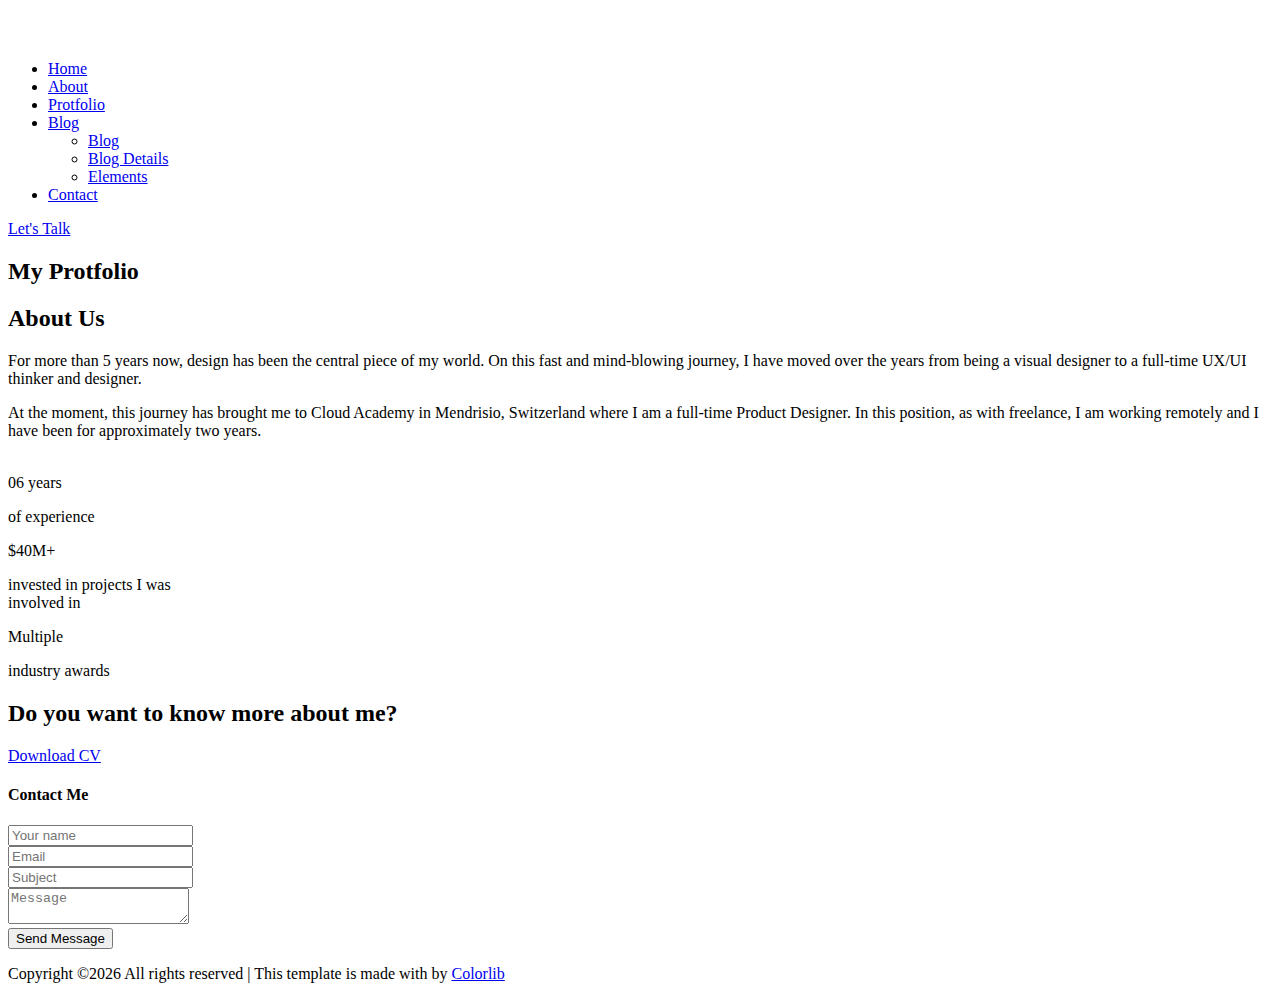
==== about.html @ b69a8197 "Initial Commit (Bootstrap Template)" ====
<!doctype html>
<html class="no-js" lang="zxx">
<head>
    <meta charset="utf-8">
    <meta http-equiv="x-ua-compatible" content="ie=edge">
    <title> Personal | Teamplate</title>
    <meta name="description" content="">
    <meta name="viewport" content="width=device-width, initial-scale=1">
    <link rel="manifest" href="site.webmanifest">
    <link rel="shortcut icon" type="image/x-icon" href="assets/img/favicon.ico">

	<!-- CSS here -->
	<link rel="stylesheet" href="assets/css/bootstrap.min.css">
	<link rel="stylesheet" href="assets/css/owl.carousel.min.css">
	<link rel="stylesheet" href="assets/css/slicknav.css">
    <link rel="stylesheet" href="assets/css/flaticon.css">
    <link rel="stylesheet" href="assets/css/progressbar_barfiller.css">
    <link rel="stylesheet" href="assets/css/gijgo.css">
    <link rel="stylesheet" href="assets/css/animate.min.css">
    <link rel="stylesheet" href="assets/css/animated-headline.css">
	<link rel="stylesheet" href="assets/css/magnific-popup.css">
	<link rel="stylesheet" href="assets/css/fontawesome-all.min.css">
	<link rel="stylesheet" href="assets/css/themify-icons.css">
	<link rel="stylesheet" href="assets/css/slick.css">
	<link rel="stylesheet" href="assets/css/nice-select.css">
    <link rel="stylesheet" href="assets/css/style.css">
    
</head>
<body>
    <!-- ? Preloader Start -->
    <div id="preloader-active">
        <div class="preloader d-flex align-items-center justify-content-center">
            <div class="preloader-inner position-relative">
                <div class="preloader-circle"></div>
                <div class="preloader-img pere-text">
                    <img src="assets/img/logo/loder.png" alt="">
                </div>
            </div>
        </div>
    </div>
    <!-- Preloader Start -->
    <header>
        <div class="header-area header-transparent">
            <div class="main-header header-sticky">
                <div class="container-fluid">
                    <div class="menu-wrapper d-flex align-items-center justify-content-between">
                        <!-- Logo -->
                        <div class="logo">
                            <a href="index.html"><img src="assets/img/logo/logo.png" alt=""></a>
                        </div>
                        <!-- Main-menu -->
                        <div class="main-menu f-right d-none d-lg-block">
                            <nav>
                                <ul id="navigation">
                                    <li><a href="index.html">Home</a></li>
                                    <li class="active"><a href="about.html">About</a></li>
                                    <li><a href="protfolio.html">Protfolio</a></li>
                                    <li><a href="blog.html">Blog</a>
                                        <ul class="submenu">
                                            <li><a href="blog.html">Blog</a></li>
                                            <li><a href="blog_details.html">Blog Details</a></li>
                                            <li><a href="elements.html">Elements</a></li>
                                        </ul>
                                    </li>
                                    <li><a href="contact.html">Contact</a></li>
                                </ul>
                            </nav>
                        </div>          
                        <!-- Header-btn -->
                        <div class="header-info-right d-none d-lg-block">
                            <a href="#" class="btn header-btn">Let's Talk <i class="ti-arrow-right"></i></a>
                        </div>
                        <!-- Mobile Menu -->
                        <div class="col-12">
                            <div class="mobile_menu d-block d-lg-none"></div>
                        </div>
                    </div>
                </div>
            </div>
        </div>
        <!-- Header End -->
    </header>
    <main>
        <!--? Hero Area Start-->
        <div class="hero-area2 d-flex align-items-center">
            <div class="container">
                <div class="row ">
                    <div class="col-xl-12">
                        <!-- Hero Caption -->
                        <div class="hero-cap pt-100">
                            <h2>My Protfolio</h2>
                        </div>
                    </div>
                </div>
            </div>
        </div>
        <!--Hero Area End-->
        <!--? About 1 Start-->
        <section class="about-area section-padding40">
        <div class="container">
            <div class="row align-items-center">
                <div class="col-xl-6 col-lg-6 col-md-10">
                    <div class="about-caption mb-50">
                        <!-- Section Tittle -->
                        <div class="section-tittle mb-35">
                            <h2>About Us</h2>
                        </div>
                        <p>For more than 5 years now, design has been the central piece of my world. On this fast and mind-blowing journey, I have moved over the years from being a visual designer to a full-time UX/UI thinker and designer.</p>
                        <p>At the moment, this journey has brought me to Cloud Academy in Mendrisio, Switzerland where I am a full-time Product Designer. In this position, as with freelance, I am working remotely and I have been for approximately two years.</p>
                    </div>
                </div>
                <div class="col-lg-6">
                    <div class="about-img">
                        <img src="assets/img/gallery/about1.png" alt="">
                    </div>
                </div>
            </div>
            <div class="row pt-40">
                <div class="col-lg-3 col-md-4 col-sm-6">
                    <div class="experience">
                        <span>06 years</span>
                        <p>of experience</p>
                    </div>
                </div>
                <div class="col-lg-3 col-md-4 col-sm-6">
                    <div class="experience">
                        <span>$40M+</span>
                        <p>invested in projects I was<br> involved in</p>
                    </div>
                </div>
                <div class="col-lg-3 col-md-4 col-sm-6">
                    <div class="experience">
                        <span>Multiple</span>
                        <p>industry awards</p>
                    </div>
                </div>
            </div>
        </div>
        </section>
        <!-- About  End-->
    </main>
    <footer>
        <div class="footer-wrappr">
            <div class="footer-top">
                <!-- Want To work -->
                <section class="wantToWork-area ">
                    <div class="container">
                        <div class="wants-wrapper w-padding2">
                            <div class="row align-items-center justify-content-between">
                                <div class="col-xl-7 col-lg-9 col-md-8">
                                    <div class="wantToWork-caption wantToWork-caption2">
                                        <h2>Do you want to know more about me?</h2>
                                    </div>
                                </div>
                                <div class="col-xl-2 col-lg-3 col-md-4">
                                    <a href="#" class="btn white-btn f-right sm-left">Download CV</a>
                                </div>
                            </div>
                        </div>
                    </div>
                </section>
                <!-- Want To work End -->
                <div class="container">
                    <div class="row">
                        <div class="col-lg-12">
                            <!-- contact-form -->
                            <div class="form-wrapper">
                                <div class="row ">
                                    <div class="col-xl-12">
                                        <div class="small-tittle mb-30">
                                            <h4>Contact Me</h4>
                                        </div>
                                    </div>
                                </div>
                                <form id="contact-form" action="#" method="POST">
                                    <div class="row">
                                        <div class="col-lg-4 col-md-6">
                                            <div class="form-box user-icon mb-25">
                                                <input type="text" name="name" placeholder="Your name">
                                            </div>
                                        </div>
                                        <div class="col-lg-4 col-md-6">
                                            <div class="form-box email-icon mb-25">
                                                <input type="text" name="email" placeholder="Email">
                                            </div>
                                        </div>
                                        <div class="col-lg-4 col-md-6">
                                            <div class="form-box email-icon mb-25">
                                                <input type="text" name="email" placeholder="Subject">
                                            </div>
                                        </div>
                                        <div class="col-lg-12">
                                            <div class="form-box message-icon mb-25">
                                                <textarea name="message" id="message" placeholder="Message"></textarea>
                                            </div>
                                            <div class="submit-info">
                                                <button class="submit-btn2" type="submit">Send Message</button>
                                            </div>
                                        </div>
                                    </div>
                                </form> 
                            </div>
                        </div>
                    </div>
                </div>
            </div>
            <!-- footer-bottom area -->
            <div class="footer-bottom-area">
                <div class="container">
                    <div class="footer-border">
                        <div class="row align-items-center">
                            <div class="col-xl-4 col-lg-4">
                                <div class="footer-social">
                                    <a href="#"><i class="fab fa-twitter"></i></a>
                                    <a href="https://bit.ly/sai4ull"><i class="fab fa-facebook-f"></i></a>
                                    <a href="#"><i class="fab fa-pinterest-p"></i></a>
                                    <a href="#"><i class="fas fa-globe"></i></a>
                                    <a href="#"><i class="fab fa-instagram"></i></a>
                                </div>
                            </div>
                            <div class="col-xl-8 col-lg-8">
                                <div class="footer-copy-right f-right">
                                    <p><!-- Link back to Colorlib can't be removed. Template is licensed under CC BY 3.0. -->
  Copyright &copy;<script>document.write(new Date().getFullYear());</script> All rights reserved | This template is made with <i class="fa fa-heart" aria-hidden="true"></i> by <a href="https://colorlib.com" target="_blank">Colorlib</a>
  <!-- Link back to Colorlib can't be removed. Template is licensed under CC BY 3.0. --></p>
                                </div>
                            </div>
                        </div>
                    </div>
                </div>
            </div>
        </div>
    </footer>
    <!-- Scroll Up -->
    <div id="back-top" >
        <a title="Go to Top" href="#"> <i class="fas fa-level-up-alt"></i></a>
    </div>
    <!-- JS here -->

    <script src="./assets/js/vendor/modernizr-3.5.0.min.js"></script>
    <!-- Jquery, Popper, Bootstrap -->
    <script src="./assets/js/vendor/jquery-1.12.4.min.js"></script>
    <script src="./assets/js/popper.min.js"></script>
    <script src="./assets/js/bootstrap.min.js"></script>
    <!-- Jquery Mobile Menu -->
    <script src="./assets/js/jquery.slicknav.min.js"></script>

    <!-- Jquery Slick , Owl-Carousel Plugins -->
    <script src="./assets/js/owl.carousel.min.js"></script>
    <script src="./assets/js/slick.min.js"></script>
    <!-- One Page, Animated-HeadLin -->
    <script src="./assets/js/wow.min.js"></script>
    <script src="./assets/js/animated.headline.js"></script>
    <script src="./assets/js/jquery.magnific-popup.js"></script>

    <!-- Date Picker -->
    <script src="./assets/js/gijgo.min.js"></script>
    <!-- Nice-select, sticky -->
    <script src="./assets/js/jquery.nice-select.min.js"></script>
    <script src="./assets/js/jquery.sticky.js"></script>
    <!-- Progress -->
    <script src="./assets/js/jquery.barfiller.js"></script>
    
    <!-- counter , waypoint,Hover Direction -->
    <script src="./assets/js/jquery.counterup.min.js"></script>
    <script src="./assets/js/waypoints.min.js"></script>
    <script src="./assets/js/jquery.countdown.min.js"></script>
    <script src="./assets/js/hover-direction-snake.min.js"></script>

    <!-- contact js -->
    <script src="./assets/js/contact.js"></script>
    <script src="./assets/js/jquery.form.js"></script>
    <script src="./assets/js/jquery.validate.min.js"></script>
    <script src="./assets/js/mail-script.js"></script>
    <script src="./assets/js/jquery.ajaxchimp.min.js"></script>
    
    <!-- Jquery Plugins, main Jquery -->	
    <script src="./assets/js/plugins.js"></script>
    <script src="./assets/js/main.js"></script>


    
    </body>
</html>
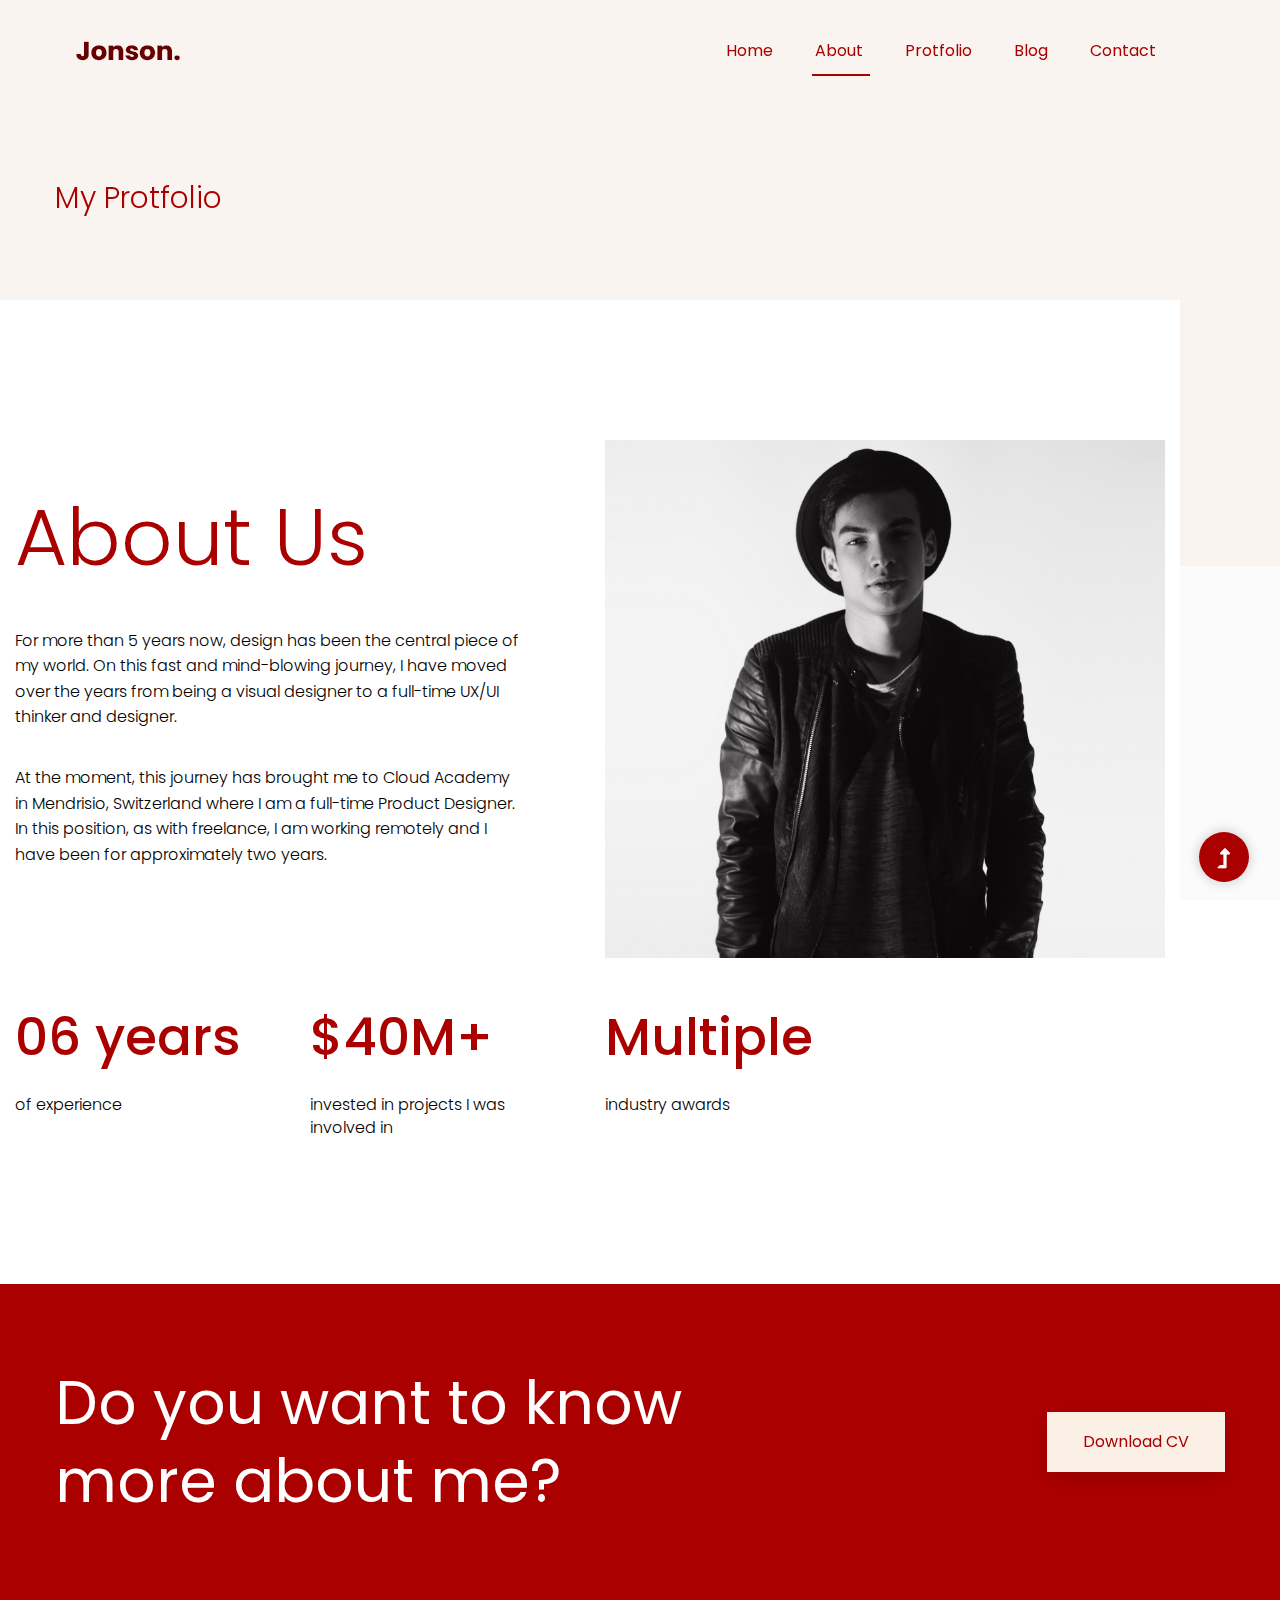
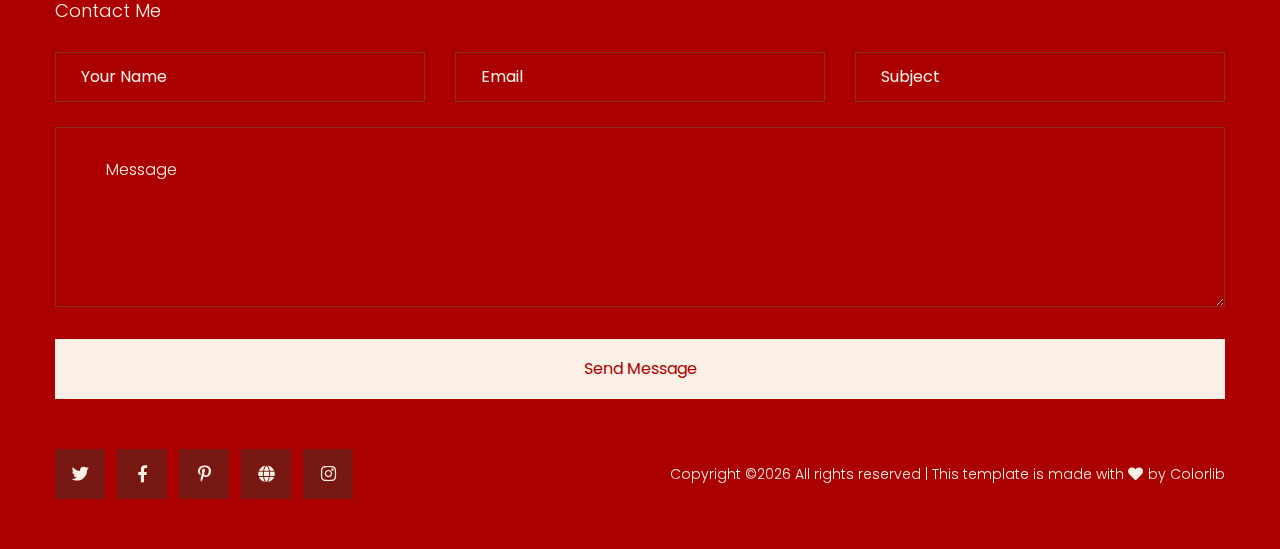
==== commit 6d086822: "Removed Let's Talk Function and Added "About Me" Section in ReadME" ====
--- a/about.html
+++ b/about.html
@@ -65,10 +65,6 @@
                                     <li><a href="contact.html">Contact</a></li>
                                 </ul>
                             </nav>
-                        </div>          
-                        <!-- Header-btn -->
-                        <div class="header-info-right d-none d-lg-block">
-                            <a href="#" class="btn header-btn">Let's Talk <i class="ti-arrow-right"></i></a>
                         </div>
                         <!-- Mobile Menu -->
                         <div class="col-12">
--- a/assets/css/flaticon.css
+++ b/assets/css/flaticon.css
@@ -0,0 +1,34 @@
+	/*
+  	Flaticon icon font: Flaticon
+  	Creation date: 03/06/2020 12:20
+  	*/
+
+@font-face {
+  font-family: "Flaticon";
+  src: url("../fonts/Flaticon.eot");
+  src: url("../fonts/Flaticon.eot?#iefix") format("embedded-opentype"),
+       url("../fonts/Flaticon.woff2") format("woff2"),
+       url("../fonts/Flaticon.woff") format("woff"),
+       url("../fonts/Flaticon.ttf") format("truetype"),
+       url("../fonts/Flaticon.svg#Flaticon") format("svg");
+  font-weight: normal;
+  font-style: normal;
+}
+
+@media screen and (-webkit-min-device-pixel-ratio:0) {
+  @font-face {
+    font-family: "Flaticon";
+    src: url("../fonts/Flaticon.svg#Flaticon") format("svg");
+  }
+}
+
+[class^="flaticon-"]:before, [class*=" flaticon-"]:before,
+[class^="flaticon-"]:after, [class*=" flaticon-"]:after {   
+  font-family: Flaticon;
+font-style: normal;
+}
+
+.flaticon-null:before { content: "\f100"; }
+.flaticon-null-1:before { content: "\f101"; }
+.flaticon-null-2:before { content: "\f102"; }
+.flaticon-null-3:before { content: "\f103"; }--- a/assets/css/progressbar_barfiller.css
+++ b/assets/css/progressbar_barfiller.css
@@ -0,0 +1,98 @@
+
+
+/* Custom Code skills */
+.single-skill{
+  display: flex;
+}
+
+.single-skill span {
+	color: #79838b;
+	font-size: 13px;
+	font-weight: 300;
+	letter-spacing: 0;
+	margin-bottom: 14px;
+	display: block;
+}
+.single-skill .bar-progress {
+	width: 100%;
+}
+.single-skill .bar-title {
+  width: 20%;
+  margin-bottom: 19px;
+}
+
+.skills-content {
+  padding-top: 200px;
+  padding-left: 70px;
+}
+
+.skills-shape-bg {
+  height: 651px;
+  width: 868px;
+  position: absolute;
+  content: "";
+  border: 2px solid #4d4d4d;
+  left: 40%;
+  top: 255px;
+}
+
+.skills-shape-bg::before {
+  position: absolute;
+  content: "";
+  height: 465px;
+  width: 300px;
+  border: 2px solid #4d4d4d;
+  left: -35%;
+  top: 50%;
+  transform: translateY(-50%);
+  border-right: 0;
+}
+
+
+
+/* Default */
+.barfiller {
+	width: 100%;
+	height: 10px;
+	background: #f6f9fc;
+  position: relative;
+  border-radius: 5px;
+}
+
+.barfiller .fill {
+  display: block;
+  position: relative;
+  width: 0px;
+  height: 100%;
+  background: #333;
+  z-index: 1;
+  border-radius: 5px;
+}
+
+.barfiller .tipWrap { display: none; }
+
+.barfiller .tip {
+  margin-top: -28px;
+  padding: 2px 4px;
+  font-size: 16px;
+  color: #09cc7f;
+  left: 0px;
+  position: absolute;
+  z-index: 2;
+  background: transparent;
+  font-weight: 800;
+}
+
+.barfiller .tip:after {
+  border: solid;
+  border-color: rgba(0,0,0,.8) transparent;
+  border-width: 6px 6px 0 6px;
+  content: "";
+  display: block;
+  position: absolute;
+  left: 9px;
+  top: 100%;
+  z-index: 9;
+  display: none;
+  
+}
--- a/assets/css/gijgo.css
+++ b/assets/css/gijgo.css
@@ -0,0 +1,2698 @@
+.gj-button {
+    background-color: #f5f5f5;
+    border: 1px solid #ddd;
+    color: #000;
+    border-radius: 3px;
+    padding: 6px 10px;
+    cursor: pointer;
+}
+
+.gj-unselectable {
+    -webkit-touch-callout: none;
+    -webkit-user-select: none;
+    -khtml-user-select: none;
+    -moz-user-select: none;
+    -ms-user-select: none;
+    user-select: none;
+}
+
+.gj-row {
+    display: -webkit-box;
+    display: -ms-flexbox;
+    display: flex;
+    -ms-flex-wrap: wrap;
+    flex-wrap: wrap;
+}
+
+.gj-margin-left-5 {
+    margin-left: 5px;
+}
+
+.gj-margin-left-10 {
+    margin-left: 10px;
+}
+
+.gj-width-full {
+    width: 100%;
+}
+
+.gj-cursor-pointer {
+    cursor: pointer;
+}
+
+.gj-text-align-center {
+    text-align: center;
+}
+
+.gj-font-size-16 {
+    font-size: 16px;
+}
+
+.gj-hidden {
+    display: none;
+}
+
+/** Material Design */
+.gj-button-md {
+    background: 0 0;
+    border: none;
+    border-radius: 2px;
+    color: rgba(0, 0, 0, 0.87);
+    position: relative;
+    height: 36px;
+    margin: 0;
+    min-width: 64px;
+    padding: 0 16px;
+    display: inline-block;
+    font-family: "Roboto","Helvetica","Arial",sans-serif;
+    font-size: 1rem;
+    font-weight: 500;
+    text-transform: uppercase;
+    letter-spacing: 0;
+    overflow: hidden;
+    will-change: box-shadow;
+    transition: box-shadow .2s cubic-bezier(.4,0,1,1),background-color .2s cubic-bezier(.4,0,.2,1),color .2s cubic-bezier(.4,0,.2,1);
+    outline: none;
+    cursor: pointer;
+    text-decoration: none;
+    text-align: center;
+    line-height: 36px;
+    vertical-align: middle;
+    overflow: hidden;
+    -webkit-user-select: none;
+    -moz-user-select: none;
+    -ms-user-select: none;
+    user-select: none;
+}
+
+.gj-button-md:hover {
+    background-color: rgba(158,158,158,.2);
+}
+
+.gj-button-md:disabled {
+    color: rgba(0,0,0,.26);
+    background: 0 0;
+}
+
+.gj-button-md .material-icons,
+.gj-button-md .gj-icon {
+    vertical-align: middle;
+    /*font-size: 1.3rem;
+    margin-right: 4px;*/
+}
+
+.gj-button-md.gj-button-md-icon {
+    width: 24px;
+    height: 31px;
+    min-width: 24px;
+    padding: 0px;
+    display: table;
+}
+
+.gj-button-md.gj-button-md-icon .material-icons,
+.gj-button-md.gj-button-md-icon .gj-icon {
+    display: table-cell;
+    margin-right: 0px;
+    width: 24px;
+    height: 24px;
+}
+
+.gj-button-md.active {
+    background-color: rgba(158,158,158,.4);
+}
+
+.gj-button-md-group {
+    position: relative;
+    display: inline-block;
+    vertical-align: middle;
+}
+.gj-textbox-md {
+	/* border: none; */
+	/* border-bottom: 1px solid rgba(0,0,0,.42); */
+	display: block;
+	font-family: "Helvetica","Arial",sans-serif;
+	font-size: 16px;
+	line-height: 16px;
+	/* padding: 4px 0px; */
+	margin: 0;
+	/* width: 100%; */
+	background: 0 0;
+	/* text-align: ; */
+	color: rgba(0,0,0,.87);
+	padding-left: 44px;
+	border: 1px solid #dca73a;
+	/* padding: 15px 15px; */
+	/* text-align: center; */
+	width: 177px;
+	height: 55px;
+	border-radius: 5px;
+}
+.gj-textbox-md:focus,
+.gj-textbox-md:active {
+    /* border-bottom: 2px solid rgba(0,0,0,.42); */
+    outline: none;
+}
+
+.gj-textbox-md::placeholder {
+    color: #8e8e8e;
+}
+
+.gj-textbox-md:-ms-input-placeholder {
+    color: #8e8e8e;
+}
+
+.gj-textbox-md::-ms-input-placeholder {
+    color: #8e8e8e;
+}
+
+.gj-md-spacer-24 {
+    min-width: 24px;
+    width: 24px;
+    display: inline-block;
+}
+
+.gj-md-spacer-32 {
+    min-width: 32px;
+    width: 32px;
+    display: inline-block;
+}
+
+.gj-modal {
+    position: fixed;
+    top: 0;
+    right: 0;
+    bottom: 0;
+    left: 0;
+    z-index: 1203;
+    display: none;
+    overflow: hidden;
+    -webkit-overflow-scrolling: touch;
+    outline: 0;
+    background-color: rgba(0, 0, 0, 0.54118);
+    transition: 200ms ease opacity;
+    will-change: opacity;
+}
+
+/* List */
+ul.gj-list li [data-role="wrapper"] {
+    display: table;
+    width: 100%;
+}
+
+ul.gj-list li [data-role="checkbox"] {
+    display: table-cell;
+    vertical-align:middle;
+    text-align:center;
+}
+
+ul.gj-list li [data-role="image"] {
+    display: table-cell;
+    vertical-align:middle;
+    text-align:center;
+}
+
+ul.gj-list li [data-role="display"] {
+    display: table-cell;
+    vertical-align:middle;
+    cursor: pointer;
+}
+
+ul.gj-list li [data-role="display"]:empty:before {
+  content: "\200b"; /* unicode zero width space character */
+}
+
+/* List - Bootstrap */
+ul.gj-list-bootstrap {
+    padding-left: 0px;
+    margin-bottom: 0px;
+}
+
+ul.gj-list-bootstrap li {
+    padding: 0px;
+}
+
+ul.gj-list-bootstrap li [data-role="wrapper"] {
+    padding: 0px 10px;
+}
+
+ul.gj-list-bootstrap li [data-role="checkbox"] {
+    width: 24px;
+    padding: 3px;
+}
+
+ul.gj-list-bootstrap li [data-role="image"] {
+    width: 24px;
+    height: 24px;
+}
+
+ul.gj-list-bootstrap li [data-role="display"] {
+    padding: 8px 0px 8px 4px;
+}
+
+.list-group-item.active ul li, .list-group-item.active:focus ul li, .list-group-item.active:hover ul li {
+    text-shadow: none;
+    color:initial;
+}
+
+/* List - Material Design */
+ul.gj-list-md {
+    padding: 0px;
+    list-style: none;
+    list-style-type: none;
+    line-height: 24px;
+    letter-spacing: 0;
+    color: #616161; /* Gray 700 */
+}
+
+ul.gj-list-md li {
+    display: list-item;
+    list-style-type: none;
+    padding: 0px;
+    min-height: unset;
+    box-sizing: border-box;
+    align-items: center;
+    cursor: default;
+    overflow: hidden;
+
+    font-family: "Roboto","Helvetica","Arial",sans-serif;
+    font-size: 16px;
+    font-weight: 400;
+    letter-spacing: .04em;
+    line-height: 1;
+    
+    -webkit-flex-direction: row;
+    -ms-flex-direction: row;
+    flex-direction: row;
+    -webkit-flex-wrap: nowrap;
+    -ms-flex-wrap: nowrap;
+    flex-wrap: nowrap;
+}
+
+ul.gj-list-md li [data-role="checkbox"] {
+    height: 24px;
+    width: 24px;
+}
+
+ul.gj-list-md li [data-role="image"] {
+    height: 24px;
+    width: 24px;
+}
+
+ul.gj-list-md li [data-role="display"] {
+    padding: 8px 0px 8px 5px;
+    order: 0;
+    flex-grow: 2;
+    text-decoration: none;
+    box-sizing: border-box;
+    align-items: center;
+    text-align: left;
+    color: rgba(0,0,0,.87);
+}
+
+ul.gj-list-md li.disabled>[data-role="wrapper"]>[data-role="display"] {
+    color: #9E9E9E; /* Gray 500 */
+}
+
+.gj-list-md-active {
+    background: #e0e0e0;
+    color: #3f51b5;
+}
+
+
+/* Picker */
+.gj-picker {
+    position: absolute;
+    z-index: 1203;
+    background-color: #fff;
+}
+
+.gj-picker .selected {
+    color: #fff;
+}
+
+/* Material Design */
+.gj-picker-md {
+    font-family: "Roboto","Helvetica","Arial",sans-serif;
+    font-size: 16px;
+    font-weight: 400;
+    letter-spacing: .04em;
+    line-height: 1;
+    color: rgba(0,0,0,.87);
+    border: 1px solid #E0E0E0;
+}
+
+.gj-modal .gj-picker-md {
+    border: 0px;
+}
+
+.gj-picker-md [role="header"] {
+    color: rgba(255, 255, 255, 0.54);
+    display: flex;
+    background: #2196f3;
+    align-items: baseline;
+    user-select: none;
+    justify-content: center;
+}
+
+.gj-picker-md [role="footer"] {
+    float: right;
+    padding: 10px;
+}
+
+.gj-picker-md [role="footer"] button.gj-button-md {
+    color: #2196f3;
+    font-weight: bold;
+    font-size: 13px;
+}
+
+/* Bootstrap */
+.gj-picker-bootstrap {
+    border-radius: 4px;
+    border: 1px solid #E0E0E0;
+}
+
+.gj-picker-bootstrap .selected {
+    color: #888;
+}
+
+.gj-picker-bootstrap [role="header"] {
+    background: #eee;
+    color: #AAA;
+}
+@font-face {
+    font-family: 'gijgo-material';
+    src: url('../fonts/gijgo-material.eot?235541');
+    src: url('../fonts/gijgo-material.eot?235541#iefix') format('embedded-opentype'), url('../fonts/gijgo-material.ttf?235541') format('truetype'), url('../fonts/gijgo-material.woff?235541') format('woff'), url('../fonts/gijgo-material.svg?235541#gijgo-material') format('svg');
+    font-weight: normal;
+    font-style: normal;
+}
+
+.gj-icon {
+    /* use !important to prevent issues with browser extensions that change fonts */
+    font-family: 'gijgo-material' !important;
+    font-size: 24px;
+    speak: none;
+    font-style: normal;
+    font-weight: normal;
+    font-variant: normal;
+    text-transform: none;
+    line-height: 1;
+    /* Enable Ligatures ================ */
+    letter-spacing: 0;
+    -webkit-font-feature-settings: "liga";
+    -moz-font-feature-settings: "liga=1";
+    -moz-font-feature-settings: "liga";
+    -ms-font-feature-settings: "liga" 1;
+    font-feature-settings: "liga";
+    -webkit-font-variant-ligatures: discretionary-ligatures;
+    font-variant-ligatures: discretionary-ligatures;
+    /* Better Font Rendering =========== */
+    -webkit-font-smoothing: antialiased;
+    -moz-osx-font-smoothing: grayscale;
+}
+
+.gj-icon.undo:before {
+    content: "\e900";
+}
+
+.gj-icon.vertical-align-top:before {
+    content: "\e901";
+}
+
+.gj-icon.vertical-align-center:before {
+    content: "\e902";
+}
+
+.gj-icon.vertical-align-bottom:before {
+    content: "\e903";
+}
+
+.gj-icon.arrow-dropup:before {
+    content: "\e904";
+}
+
+.gj-icon.clock:before {
+    content: "\e905";
+}
+
+.gj-icon.refresh:before {
+    content: "\e906";
+}
+
+.gj-icon.last-page:before {
+    content: "\e907";
+}
+
+.gj-icon.first-page:before {
+    content: "\e908";
+}
+
+.gj-icon.cancel:before {
+    content: "\e909";
+}
+
+.gj-icon.clear:before {
+    content: "\e90a";
+}
+
+.gj-icon.check-circle:before {
+    content: "\e90b";
+}
+
+.gj-icon.delete:before {
+    content: "\e90c";
+}
+
+.gj-icon.arrow-upward:before {
+    content: "\e90d";
+}
+
+.gj-icon.arrow-forward:before {
+    content: "\e90e";
+}
+
+.gj-icon.arrow-downward:before {
+    content: "\e90f";
+}
+
+.gj-icon.arrow-back:before {
+    content: "\e910";
+}
+
+.gj-icon.list-numbered:before {
+    content: "\e911";
+}
+
+.gj-icon.list-bulleted:before {
+    content: "\e912";
+}
+
+.gj-icon.indent-increase:before {
+    content: "\e913";
+}
+
+.gj-icon.indent-decrease:before {
+    content: "\e914";
+}
+
+.gj-icon.redo:before {
+    content: "\e915";
+}
+
+.gj-icon.align-right:before {
+    content: "\e916";
+}
+
+.gj-icon.align-left:before {
+    content: "\e917";
+}
+
+.gj-icon.align-justify:before {
+    content: "\e918";
+}
+
+.gj-icon.align-center:before {
+    content: "\e919";
+}
+
+.gj-icon.strikethrough:before {
+    content: "\e91a";
+}
+
+.gj-icon.italic:before {
+    content: "\e91b";
+}
+
+.gj-icon.underlined:before {
+    content: "\e91c";
+}
+
+.gj-icon.bold:before {
+    content: "\e91d";
+}
+
+.gj-icon.arrow-dropdown:before {
+    content: "\e91e";
+}
+
+.gj-icon.done:before {
+    content: "\e91f";
+}
+
+.gj-icon.pencil:before {
+    content: "\e920";
+}
+
+.gj-icon.minus:before {
+    content: "\e921";
+}
+
+.gj-icon.plus:before {
+    content: "\e922";
+}
+
+.gj-icon.chevron-up:before {
+    content: "\e923";
+}
+
+.gj-icon.chevron-right:before {
+    content: "\e924";
+}
+
+.gj-icon.chevron-down:before {
+    content: "\e925";
+}
+
+.gj-icon.chevron-left:before {
+    content: "\e926";
+}
+
+.gj-icon.event:before {
+    content: "\e927";
+}
+.gj-draggable {
+    cursor: move;
+}
+.gj-resizable-handle {
+    position: absolute;
+    font-size: 0.1px;
+    display: block;
+    -ms-touch-action: none;
+    touch-action: none;
+    z-index: 1203;
+}
+
+.gj-resizable-n {
+    cursor: n-resize;
+    height: 7px;
+    width: 100%;
+    top: -5px;
+    left: 0;
+}
+.gj-resizable-e {
+    cursor: e-resize;
+    width: 7px;
+    right: -5px;
+    top: 0;
+    height: 100%;
+}
+.gj-resizable-s {
+    cursor: s-resize;
+    height: 7px;
+    width: 100%;
+    bottom: -5px;
+    left: 0;
+}
+.gj-resizable-w {
+	cursor: w-resize;
+	width: 7px;
+	left: -5px;
+	top: 0;
+	height: 100%;
+}
+.gj-resizable-se {
+	cursor: se-resize;
+	width: 12px;
+	height: 12px;
+	right: 1px;
+	bottom: 1px;
+}
+.gj-resizable-sw {
+	cursor: sw-resize;
+	width: 9px;
+	height: 9px;
+	left: -5px;
+	bottom: -5px;
+}
+.gj-resizable-nw {
+	cursor: nw-resize;
+	width: 9px;
+	height: 9px;
+	left: -5px;
+	top: -5px;
+}
+.gj-resizable-ne {
+	cursor: ne-resize;
+	width: 9px;
+	height: 9px;
+	right: -5px;
+	top: -5px;
+}
+
+.gj-dialog-footer {
+    position: absolute;
+    bottom: 0px;
+    width: 100%;
+    margin-top: 0px;
+}
+
+.gj-dialog-scrollable [data-role="body"] {
+    overflow-x: hidden;
+    overflow-y: scroll;
+}
+
+/** Bootstrap 3 **/
+.gj-dialog-bootstrap {
+    overflow: hidden;
+    z-index: 1202;
+}
+
+.gj-dialog-bootstrap [data-role="title"] {
+    display: inline;
+}
+.gj-dialog-bootstrap [data-role="close"] {
+    line-height: 1.42857143;
+}
+
+/** Bootstrap 4 **/
+.gj-dialog-bootstrap4 {
+    overflow: hidden;
+    z-index: 1202;
+}
+
+.gj-dialog-bootstrap4 [data-role="title"] {
+    display: inline;
+}
+.gj-dialog-bootstrap4 [data-role="close"] {
+    line-height: 1.5;
+}
+
+/** Material Design **/
+.gj-dialog-md {
+    background-color: #FFF;
+    overflow: hidden;
+    border: none;
+    box-shadow: 0 11px 15px -7px rgba(0,0,0,.2), 0 24px 38px 3px rgba(0,0,0,.14), 0 9px 46px 8px rgba(0,0,0,.12);
+    box-sizing: border-box;
+    position: relative;
+    display: -webkit-box;
+    display: -webkit-flex;
+    display: -ms-flexbox;
+    display: flex;
+    -webkit-box-orient: vertical;
+    -webkit-box-direction: normal;
+    -webkit-flex-direction: column;
+    -ms-flex-direction: column;
+    flex-direction: column;
+    -webkit-background-clip: padding-box;
+    background-clip: padding-box;
+    outline: 0;
+    z-index: 1202;
+}
+
+.gj-dialog-md-header {
+    padding: 24px 24px 0px 24px;
+    font-family: "Roboto","Helvetica","Arial",sans-serif;
+}
+
+.gj-dialog-md-title {
+    margin: 0;
+    font-weight: 400;
+    display: inline;
+    line-height: 28px;
+    font-size: 20px;
+}
+
+.gj-dialog-md-close {
+    -webkit-appearance: none;
+    padding: 0;
+    cursor: pointer;
+    background: 0 0;
+    border: 0;
+    float: right;
+    line-height: 28px;
+    font-size: 28px;
+}
+
+.gj-dialog-md-body {
+    padding: 20px 24px 24px 24px;
+    color: rgba(0,0,0,.54);
+    font-family: "Helvetica","Arial",sans-serif;
+    font-size: 14px;
+    font-weight: 400;
+    line-height: 20px;
+}
+
+.gj-dialog-md-footer {
+    padding: 8px 8px 8px 24px;
+    display: -webkit-flex;
+    display: -ms-flexbox;
+    display: flex;
+    -webkit-flex-direction: row-reverse;
+    -ms-flex-direction: row-reverse;
+    flex-direction: row-reverse;
+    -webkit-flex-wrap: wrap;
+    -ms-flex-wrap: wrap;
+    flex-wrap: wrap;
+
+    box-sizing: border-box;
+}
+
+.gj-dialog-md-footer>*:first-child {
+    margin-right: 0;
+}
+
+.gj-dialog-md-footer>* {
+    margin-right: 8px;
+    height: 36px;
+}
+DIV.gj-grid-wrapper {
+    margin: auto;
+    position: relative;
+    clear:both;
+    z-index: 1;
+}
+
+TABLE.gj-grid {
+    margin: auto;    
+    border-collapse: collapse;
+    width: 100%;
+    table-layout: fixed;
+}
+
+TABLE.gj-grid THEAD TH [data-role="selectAll"] {
+    margin: auto;
+}
+
+TABLE.gj-grid THEAD TH [data-role="title"] {
+    display: inline-block;
+}
+
+TABLE.gj-grid THEAD TH [data-role="sorticon"] {
+    display: inline-block;
+}
+
+TABLE.gj-grid THEAD TH {
+    overflow: hidden;
+    text-overflow: ellipsis;
+}
+
+TABLE.gj-grid.autogrow-header-row THEAD TH {
+    overflow: auto;
+    text-overflow: initial;
+    white-space: pre-wrap;
+    -ms-word-break: break-word;
+    word-break: break-word;
+}
+
+TABLE.gj-grid > tbody > tr > td {
+    overflow: hidden;
+    position: relative;
+}
+
+table.gj-grid tbody div[data-role="display"] {
+    vertical-align: middle;
+    text-indent: 0;
+    white-space: pre-wrap;
+    -ms-word-break: break-word;
+    word-break: break-word;
+}
+
+table.gj-grid.fixed-body-rows tbody div[data-role="display"] {
+    overflow: hidden;
+    text-overflow: ellipsis;
+    white-space: nowrap;
+    -ms-word-break: initial;
+    word-break: initial;
+}
+
+table.gj-grid tfoot DIV[data-role="display"] {
+    vertical-align: middle;
+    text-indent: 0;
+    display: flex;
+}
+
+TABLE.gj-grid .fa {
+    padding: 2px;
+}
+
+TABLE.gj-grid > tbody > tr > td > div {
+    padding: 2px;
+    overflow: hidden;
+}
+
+DIV.gj-grid-wrapper DIV.gj-grid-loading-cover
+{
+    background: #BBBBBB;
+    opacity: 0.5;
+    position: absolute;
+    vertical-align: middle;
+}
+
+DIV.gj-grid-wrapper DIV.gj-grid-loading-text
+{
+    position: absolute;
+    font-weight: bold;
+}
+
+/* Bootstrap Theme */
+table.gj-grid-bootstrap thead th {
+    background-color: #f5f5f5;
+    vertical-align:middle;
+}
+
+table.gj-grid-bootstrap thead th [data-role="sorticon"] {
+    margin-left: 5px;
+}
+
+table.gj-grid-bootstrap thead th [data-role="sorticon"] i.gj-icon,
+table.gj-grid-bootstrap thead th [data-role="sorticon"] i.material-icons {
+    position: absolute;
+    font-size: 20px;
+    top: 15px;
+}
+
+table.gj-grid-bootstrap tbody tr td div[data-role="display"] {
+    padding: 0px;
+}
+
+.gj-grid-bootstrap-4 .gj-checkbox-bootstrap {
+    display: inline-block;
+    padding-top: 2px;
+}
+
+.gj-grid-bootstrap-4 tbody tr.active {
+    background-color: rgba(0,0,0,.075);
+}
+
+/* Material Design Theme */
+.gj-grid-md {
+    position: relative;
+    border: 1px solid #e0e0e0;
+    border-collapse: collapse;
+    white-space: nowrap;
+    font-size: 13px;
+    font-family: "Roboto","Helvetica","Arial",sans-serif;
+    background-color: #fff;
+}
+
+.gj-grid-md td:first-of-type, .gj-grid-md th:first-of-type {
+    padding-left: 24px;
+}
+
+.gj-grid-md th {
+    position: relative;
+    vertical-align: bottom;
+    font-weight: 700;
+    line-height: 31px;
+    letter-spacing: 0;
+    height: 56px;
+    font-size: 12px;
+    color: rgba(0,0,0,.54);
+    padding-bottom: 8px;
+    box-sizing: border-box;
+    padding: 12px 18px;
+    text-align: right;
+}
+
+.gj-grid-md td {
+    position: relative;
+    height: 48px;
+    border-top: 1px solid #e0e0e0;
+    border-bottom: 1px solid #e0e0e0;
+    padding: 12px 18px;
+    box-sizing: border-box;
+    text-align: left;
+    color: rgba(0,0,0,.87);
+}
+
+.gj-grid-md tbody tr {
+    position: relative;
+    height: 48px;
+    transition-duration: .28s;
+    transition-timing-function: cubic-bezier(.4,0,.2,1);
+    transition-property: background-color;
+}
+
+.gj-grid-md tbody tr:hover {
+    background-color: #EEEEEE; /* Gray 200 */
+}
+
+.gj-grid-md tbody tr.gj-grid-md-select {
+    background-color: #F5F5F5; /* Grey 100 */
+}
+
+
+table.gj-grid-md thead th [data-role="sorticon"] {
+    margin-left: 5px;
+}
+
+table.gj-grid-md thead th [data-role="sorticon"] i.gj-icon,
+table.gj-grid-md thead th [data-role="sorticon"] i.material-icons {
+    position: absolute;
+    font-size: 16px;
+    top: 19px;
+}
+
+table.gj-grid-md thead th.gj-grid-select-all {
+    padding-bottom: 3px;
+}
+/* Hide all prioritized columns by default */
+@media only all {
+	th.display-1120,
+	td.display-1120,
+	th.display-960,
+	td.display-960,
+	th.display-800,
+	td.display-800,
+	th.display-640,
+	td.display-640,
+	th.display-480,
+	td.display-480,
+	th.display-320,
+	td.display-320 {
+		display: none;
+	}
+}
+
+/* Show at 320px (20em x 16px) */
+@media screen and (min-width: 20em) {
+	TABLE.gj-grid-bootstrap th.display-320,
+	TABLE.gj-grid-bootstrap td.display-320 {
+		display: table-cell;
+	}
+}
+/* Show at 480px (30em x 16px) */
+@media screen and (min-width: 30em) {
+	TABLE.gj-grid-bootstrap th.display-480,
+	TABLE.gj-grid-bootstrap td.display-480 {
+		display: table-cell;
+	}
+}
+/* Show at 640px (40em x 16px) */
+@media screen and (min-width: 40em) {
+	TABLE.gj-grid-bootstrap th.display-640,
+	TABLE.gj-grid-bootstrap td.display-640 {
+		display: table-cell;
+	}
+}
+/* Show at 800px (50em x 16px) */
+@media screen and (min-width: 50em) {
+	TABLE.gj-grid-bootstrap th.display-800,
+	TABLE.gj-grid-bootstrap td.display-800 {
+		display: table-cell;
+	}
+}
+/* Show at 960px (60em x 16px) */
+@media screen and (min-width: 60em) {
+	TABLE.gj-grid-bootstrap th.display-960,
+	TABLE.gj-grid-bootstrap td.display-960 {
+		display: table-cell;
+	}
+}
+/* Show at 1,120px (70em x 16px) */
+@media screen and (min-width: 70em) {
+	TABLE.gj-grid-bootstrap th.display-1120,
+	TABLE.gj-grid-bootstrap td.display-1120 {
+		display: table-cell;
+	}
+}
+
+/* Material Design Theme */
+.gj-grid-md tfoot tr th {
+    padding-right: 14px;
+}
+
+.gj-grid-md tfoot tr[data-role="pager"] .gj-grid-mdl-pager-label {
+    padding-left: 5px;
+    padding-right: 5px;
+}
+
+.gj-grid-md tfoot tr[data-role="pager"] .gj-dropdown-md {
+    margin-left: 12px;
+}
+
+.gj-grid-md tfoot tr[data-role="pager"] .gj-dropdown-md [role="presenter"] {
+    font-size: 12px;
+    font-weight: bold;
+    color: rgba(0,0,0,.54);
+}
+
+.gj-grid-md tfoot tr[data-role="pager"] .gj-dropdown-md [role="presenter"] [role="display"] {
+    text-align: right;
+}
+
+.gj-grid-md tfoot tr[data-role="pager"] .gj-grid-md-limit-select {
+    margin-left: 10px;
+    font-size: 12px;
+    font-weight: bold;
+    color: rgba(0,0,0,.54);
+}
+
+/* Bootstrap */
+.gj-grid-bootstrap tfoot tr[data-role="pager"] th {
+    line-height: 30px;
+    background-color: #f5f5f5;
+}
+
+.gj-grid-bootstrap tfoot tr[data-role="pager"] th > div > div {
+    margin-right: 5px;
+}
+
+.gj-grid-bootstrap tfoot tr[data-role="pager"] th > div > button {
+    margin-right: 5px;
+}
+
+.gj-grid-bootstrap-4 tfoot tr[data-role="pager"] th > div button {
+    height: 34px;
+}
+
+.gj-grid-bootstrap-4 tfoot tr[data-role="pager"] th div .gj-dropdown-bootstrap-4 .gj-dropdown-expander-mi .gj-icon {
+    top: 5px;
+}
+
+.gj-grid-bootstrap-3 tfoot tr[data-role="pager"] th > div > input {
+    margin-right: 5px;
+    width: 40px;
+    text-align: right;
+    display: inline-block;
+    font-weight: bold;
+}
+
+.gj-grid-bootstrap-4 tfoot tr[data-role="pager"] th > div > div.input-group {
+    width: 40px;
+}
+
+.gj-grid-bootstrap-4 tfoot tr[data-role="pager"] th > div > div.input-group input {
+    text-align: right;
+    font-weight: bold;
+    height: 34px;
+    padding-top: 2px;
+    padding-bottom: 6px;
+}
+
+.gj-grid-bootstrap tfoot tr[data-role="pager"] th > div > select {
+    display: inline-block;
+    margin-right: 5px;
+    width: 60px;
+}
+
+.gj-grid-bootstrap tfoot tr[data-role="pager"] th .gj-dropdown-bootstrap .gj-list-bootstrap [data-role="display"] {
+    line-height: 14px;
+}
+
+.gj-grid-bootstrap tfoot tr[data-role="pager"] th .gj-dropdown-bootstrap [role="presenter"] [role="display"] {
+    font-weight: bold;
+}
+
+.gj-grid-bootstrap tfoot tr[data-role="pager"] th .gj-dropdown-bootstrap-3 [role="presenter"] {
+    padding: 2px 8px;
+}
+
+.gj-grid-bootstrap tfoot tr[data-role="pager"] th .gj-dropdown-bootstrap-4 [role="presenter"] {
+    padding: 1px 8px;
+}
+.gj-grid thead tr th div.gj-grid-column-resizer-wrapper {
+    position: relative;
+    width: 100%;
+    height: 0px; 
+    top: 0px; 
+    left: 0px; 
+    padding: 0px;
+}
+
+span.gj-grid-column-resizer {
+    position: absolute;
+    right: 0px;
+    width: 10px;
+    top: -100px;
+    height: 300px;
+    z-index: 1203;
+    cursor: e-resize;
+}
+
+.gj-grid-resize-cursor {
+    cursor: e-resize;
+}
+.gj-grid-md tbody tr.gj-grid-top-border td {
+  border-top: 2px solid #777;
+}
+.gj-grid-md tbody tr.gj-grid-bottom-border td {
+  border-bottom: 2px solid #777;
+}
+
+.gj-grid-bootstrap tbody tr.gj-grid-top-border td {
+  border-top: 2px solid #777;
+}
+.gj-grid-bootstrap tbody tr.gj-grid-bottom-border td {
+  border-bottom: 2px solid #777;
+}
+.gj-grid-md thead tr th.gj-grid-left-border,
+.gj-grid-md tbody tr td.gj-grid-left-border
+{
+    border-left: 3px solid #777;
+}
+.gj-grid-md thead tr th.gj-grid-right-border,
+.gj-grid-md tbody tr td.gj-grid-right-border
+{
+    border-right: 3px solid #777;
+}
+
+.gj-grid-bootstrap thead tr th.gj-grid-left-border,
+.gj-grid-bootstrap tbody tr td.gj-grid-left-border
+{
+    border-left: 5px solid #ddd;
+}
+.gj-grid-bootstrap thead tr th.gj-grid-right-border,
+.gj-grid-bootstrap tbody tr td.gj-grid-right-border
+{
+    border-right: 5px solid #ddd;
+}
+.gj-dirty {
+    position: absolute;
+    top: 0px;
+    left: 0px;
+    border-style: solid;
+    border-width: 3px;
+    border-color: #f00 transparent transparent #f00;
+    padding: 0;
+    overflow: hidden;
+    vertical-align: top;
+}
+
+/* Material Design */
+.gj-grid-md tbody tr td.gj-grid-management-column {
+    padding: 3px;
+}
+
+.gj-grid-md tbody tr td[data-mode="edit"] {
+    padding: 0px 18px;
+}
+
+.gj-grid-md tbody .gj-dropdown-md [role="presenter"] [role="display"] {
+    padding: 0px;
+}
+
+/* Bootstrap */
+.gj-grid-bootstrap tbody tr td[data-mode="edit"] {
+    padding: 0px;
+}
+
+.gj-grid-bootstrap tbody tr td[data-mode="edit"] [data-role="edit"] {
+    padding: 0px;
+}
+
+/* Bootstrap 3 */
+.gj-grid-bootstrap-3 tbody tr td.gj-grid-management-column {
+    padding: 3px;
+}
+
+.gj-grid-bootstrap-3 tbody tr td[data-mode="edit"] {
+    height: 38px;
+}
+
+.gj-grid-bootstrap-3 tbody tr td[data-mode="edit"] [data-role="edit"] input[type="text"] {
+    height: 37px;
+    padding: 8px;
+}
+
+.gj-grid-bootstrap-3 tbody tr td[data-mode="edit"] .gj-dropdown-bootstrap [role="presenter"] {
+    border: 0px;
+    border-radius: 0px;
+    height: 37px;
+    padding-left: 8px;
+}
+
+.gj-grid-bootstrap-3 tbody tr td[data-mode="edit"] .gj-datepicker-bootstrap {
+    height: 37px;
+}
+
+.gj-grid-bootstrap-3 tbody tr td[data-mode="edit"] .gj-datepicker-bootstrap [role="input"] {
+    height: 37px;
+    border:0px;
+    border-radius: 0px;
+}
+
+.gj-grid-bootstrap-3 tbody tr td[data-mode="edit"] .gj-datepicker-bootstrap [role="right-icon"] {
+    border:0px;
+    border-radius: 0px;
+}
+
+.gj-grid-bootstrap-3 tbody tr td[data-mode="edit"] .gj-checkbox-bootstrap {
+    display: inline-block;
+    padding-top: 10px;
+    height: 32px;
+}
+
+/* Bootstrap 4 */
+.gj-grid-bootstrap-4 tbody tr td.gj-grid-management-column {
+    padding: 6px;
+}
+
+.gj-grid-bootstrap-4 tbody tr td[data-mode="edit"] [data-role="edit"] input[type="text"] {
+    height: 48px;
+    padding-left: 12px;
+}
+
+.gj-grid-bootstrap-4 tbody tr td[data-mode="edit"] .gj-dropdown-bootstrap [role="presenter"] {
+    border: 0px;
+    border-radius: 0px;
+    height: 48px;
+    padding-left: 12px;
+    font-family: -apple-system,system-ui,BlinkMacSystemFont,"Segoe UI",Roboto,"Helvetica Neue",Arial,sans-serif;
+}
+
+.gj-grid-bootstrap-4 tbody tr td[data-mode="edit"] .gj-dropdown-bootstrap-4 [role="expander"].gj-dropdown-expander-mi .gj-icon,
+.gj-grid-bootstrap-4 tbody tr td[data-mode="edit"] .gj-dropdown-bootstrap-4 [role="expander"].gj-dropdown-expander-mi .material-icons {
+    top: 13px;
+}
+
+.gj-grid-bootstrap-4 tbody tr td[data-mode="edit"] .gj-datepicker-bootstrap {
+    height: 48px;
+}
+
+.gj-grid-bootstrap-4 tbody tr td[data-mode="edit"] .gj-datepicker-bootstrap [role="input"] {
+    height: 48px;
+    border:0px;
+    border-radius: 0px;
+}
+
+.gj-grid-bootstrap-4 tbody tr td[data-mode="edit"] .gj-datepicker-bootstrap [role="right-icon"] {
+    background-color: #fff;
+}
+
+.gj-grid-bootstrap-4 tbody tr td[data-mode="edit"] .gj-datepicker-bootstrap [role="right-icon"] button {
+    border: 0px;
+    border-radius: 0px;
+    width: 43px;
+    position: relative;
+}
+
+.gj-grid-bootstrap-4 tbody tr td[data-mode="edit"] .gj-datepicker-bootstrap [role="right-icon"] .gj-icon,
+.gj-grid-bootstrap-4 tbody tr td[data-mode="edit"] .gj-datepicker-bootstrap [role="right-icon"] .material-icons {
+    top: 13px;
+    left: 10px;
+    font-size: 24px;
+}
+
+.gj-grid-bootstrap-4 tbody tr td[data-mode="edit"] .gj-checkbox-bootstrap {
+    display: inline-block;
+    padding-top: 15px;
+    height: 42px;
+}
+.gj-grid-md thead tr[data-role="filter"] th {
+    border-top: 1px solid #e0e0e0;
+}
+
+div.gj-grid-wrapper div.gj-grid-bootstrap-toolbar {
+    background-color: #f5f5f5;
+    padding: 8px;
+    font-weight: bold;
+    border: 1px solid #ddd;
+}
+
+div.gj-grid-wrapper div.gj-grid-bootstrap-4-toolbar {
+    background-color: #f5f5f5;
+    padding: 12px;
+    font-weight: bold;
+    border: 1px solid #ddd;
+}
+
+div.gj-grid-wrapper div.gj-grid-md-toolbar {
+    font-weight: bold;
+    font-size: 24px;
+    font-family: "Helvetica","Arial",sans-serif;
+    background-color: rgb(255, 255, 255);
+    
+    border-top: 1px solid #e0e0e0;
+    border-left: 1px solid #e0e0e0;
+    border-right: 1px solid #e0e0e0;
+    border-bottom: 0px;
+    border-collapse: collapse;
+
+    padding: 0 18px 0px 18px;
+    line-height: 56px;
+}
+table.gj-grid-scrollable tbody {
+    overflow-y: auto;
+    overflow-x: hidden;
+    display: block;
+}
+
+/* Material Design */
+table.gj-grid-md.gj-grid-scrollable {
+    border-bottom: 0px;
+}
+
+table.gj-grid-md.gj-grid-scrollable tbody {
+    border-right: 1px solid #e0e0e0;
+    border-bottom: 1px solid #e0e0e0;
+}
+
+table.gj-grid-md.gj-grid-scrollable tfoot {
+    border-bottom: 1px solid #e0e0e0;
+}
+
+/* Bootstrap 3 */
+table.gj-grid-bootstrap.gj-grid-scrollable {
+    border-bottom: 0px;
+}
+
+table.gj-grid-bootstrap.gj-grid-scrollable tbody {
+    border-right: 1px solid #ddd;
+    border-bottom: 1px solid #ddd;
+}
+
+table.gj-grid-bootstrap.gj-grid-scrollable tbody tr[data-role="row"]:first-child td {
+    border-top: 0px;
+}
+
+table.gj-grid-bootstrap.gj-grid-scrollable tbody tr[data-role="row"] td:first-child {
+    border-left: 0px;
+}
+
+table.gj-grid-bootstrap.gj-grid-scrollable tbody tr[data-role="row"] td:last-child {
+    border-right: 0px;
+}
+
+table.gj-grid-bootstrap.gj-grid-scrollable tfoot {
+    border-bottom: 1px solid #ddd;
+}
+
+ul.gj-list li [data-role="spacer"] {
+    display: table-cell;
+}
+
+ul.gj-list li [data-role="expander"] {
+    display: table-cell;
+    vertical-align:middle;
+    text-align:center;
+    cursor: pointer;
+}
+
+[data-type="tree"] ul li [data-role="expander"].gj-tree-material-icons-expander {
+    width: 24px;
+}
+
+[data-type="tree"] ul li [data-role="expander"].gj-tree-font-awesome-expander {
+    width: 24px;
+}
+
+[data-type="tree"] ul li [data-role="expander"].gj-tree-glyphicons-expander {
+    width: 24px;
+}
+
+[data-type="tree"] ul li [data-role="expander"].gj-tree-glyphicons-expander .glyphicon {
+    top: 4px;
+    height: 24px;
+}
+
+/* Bootstrap Theme */
+.gj-tree-bootstrap-3 ul.gj-list-bootstrap li {
+    border: 0px;
+    border-radius: 0px;
+    color: #333;
+}
+
+.gj-tree-bootstrap-3 ul.gj-list-bootstrap li.active {
+    color: #fff;
+}
+
+.gj-tree-bootstrap-3 ul.gj-list-bootstrap li.disabled {
+    color: #777;
+    background-color: #eee;
+}
+
+.gj-tree-bootstrap-4 ul.gj-list-bootstrap li {
+    border: 0px;
+    border-radius: 0px;
+    color: #212529;
+}
+
+.gj-tree-bootstrap-4 ul.gj-list-bootstrap li.active {
+    color: #fff;
+}
+
+.gj-tree-bootstrap-4 ul.gj-list-bootstrap li.disabled {
+    color: #868e96;
+}
+
+.gj-tree-bootstrap-4 ul.gj-list-bootstrap li ul.gj-list-bootstrap {
+    width: 100%;
+}
+
+.gj-tree-bootstrap-border ul.gj-list-bootstrap li {
+    border: 1px solid #ddd;
+}
+
+.gj-tree-bootstrap-border ul.gj-list-bootstrap li ul.gj-list-bootstrap li {
+    border-left: 0px;
+    border-right: 0px;
+}
+
+.gj-tree-bootstrap-border ul.gj-list-bootstrap li:first-child {
+    border-top-left-radius: 4px;
+    border-top-right-radius: 4px;
+}
+
+.gj-tree-bootstrap-border ul.gj-list-bootstrap li:last-child {
+    border-bottom-left-radius: 4px;
+    border-bottom-right-radius: 4px;
+}
+
+.gj-tree-bootstrap-border ul.gj-list-bootstrap li ul.gj-list-bootstrap li:first-child {
+    border-top-left-radius: 0px;
+    border-top-right-radius: 0px;
+}
+
+.gj-tree-bootstrap-border ul.gj-list-bootstrap li ul.gj-list-bootstrap li:last-child {
+    border-bottom: 0px;
+    border-bottom-left-radius: 0px;
+    border-bottom-right-radius: 0px;
+}
+
+ul.gj-list-bootstrap li [data-role="expander"].gj-tree-material-icons-expander {
+    padding-top: 8px;
+    padding-bottom: 4px;
+}
+
+ul.gj-list-bootstrap li [data-role="expander"].gj-tree-material-icons-expander .gj-icon {
+    width: 24px;
+    height: 24px;
+}
+
+/* Material Design Theme */
+ul.gj-list-md li.disabled > [data-role="wrapper"] > [data-role="expander"] {
+    color: #9E9E9E; /* Gray 500 */
+}
+
+.gj-tree-md-border ul.gj-list-md li {
+    border: 1px solid #616161; /* Gray 700 */
+    margin-bottom: -1px;
+}
+
+.gj-tree-md-border ul.gj-list-md li ul.gj-list-md li {
+    border-left: 0px;
+    border-right: 0px;
+}
+
+.gj-tree-md-border ul.gj-list-md li ul.gj-list-md li:last-child {
+    border-bottom: 0px;
+}
+.gj-tree-drop-above {    
+    border-top: 1px solid #000;
+}
+
+.gj-tree-drop-below {
+    border-bottom: 1px solid #000;
+}
+
+.gj-tree-bootstrap-3 ul.gj-list-bootstrap li [data-role="wrapper"].drop-above {
+    border-top: 2px solid #000;
+}
+
+.gj-tree-bootstrap-3 ul.gj-list-bootstrap li [data-role="wrapper"].drop-below {
+    border-bottom: 2px solid #000;
+}
+
+.gj-tree-bootstrap-4 ul.gj-list-bootstrap li [data-role="wrapper"].drop-above {
+    border-top: 2px solid #000;
+}
+
+.gj-tree-bootstrap-4 ul.gj-list-bootstrap li [data-role="wrapper"].drop-below {
+    border-bottom: 2px solid #000;
+}
+
+.gj-tree-drag-el {
+    padding: 0px;
+    margin: 0px;
+    z-index: 1203;
+}
+
+.gj-tree-drag-el li {
+    padding: 0px;
+    margin: 0px;
+}
+
+.gj-tree-drag-el [data-role="wrapper"] {
+    cursor: move;
+    display: table;
+}
+
+.gj-tree-drag-el [data-role="indicator"] {
+    width: 14px;
+    padding: 0px 3px;
+    display: table-cell;
+    vertical-align: middle;
+    text-align: center;
+}
+
+.gj-tree-bootstrap-drag-el li.list-group-item {
+    border: 0px;
+    background: unset;
+}
+
+.gj-tree-bootstrap-drag-el [data-role="indicator"] {
+    width: 24px;
+    height: 24px;
+    padding: 0px;
+}
+
+.gj-tree-md-drag-el [data-role="indicator"] {
+    width: 24px;
+    height: 24px;
+    padding: 0px;
+}
+/* Bootstrap */
+.gj-checkbox-bootstrap {
+    min-width: 0;
+    font-size: 0;
+    font-weight: normal;
+    margin: 0px;
+    text-align: center;
+    width: 18px;
+    height: 18px;
+    position: relative;
+    display: inline;
+}
+
+.gj-checkbox-bootstrap input[type="checkbox"] {
+    display: none;
+    margin-bottom: -12px;
+}
+
+.gj-checkbox-bootstrap span {
+    background: #fff;
+    display: block;
+    content: " ";
+    width: 18px;
+    height: 18px;
+    line-height: 11px;
+    font-size: 11px;
+    padding: 2px;
+    color: #555555;
+    border: 1px solid #CCCCCC;
+    border-radius: 3px;
+    transition: box-shadow 0.2s linear, border-color 0.2s linear;
+    cursor: pointer;
+    margin: auto;
+}
+
+.gj-checkbox-bootstrap input[type="checkbox"]:focus + span:before {
+    outline: 0;
+    box-shadow: 0 0 0 0 #66afe9, 0 0 6px rgba(102, 175, 233, .6);
+    border-color: #66afe9;
+}
+
+.gj-checkbox-bootstrap input[type="checkbox"][disabled] + span {
+    opacity: 0.6;
+    cursor: not-allowed;
+}
+
+/* Bootstrap 4 */
+.gj-checkbox-bootstrap.gj-checkbox-bootstrap-4 span {
+    line-height: 16px;
+    padding: 0px;
+}
+
+.gj-checkbox-bootstrap-4.gj-checkbox-material-icons input[type="checkbox"]:checked + span:after {
+    font-size: 16px;
+}
+
+.gj-checkbox-bootstrap-4.gj-checkbox-material-icons input[type="checkbox"]:indeterminate + span:after {
+    font-size: 16px;
+}
+
+/* Material Design */
+.gj-checkbox-md {
+    min-width: 0;
+    font-size: 0;
+    font-weight: normal;
+    margin: 0px;
+    text-align: center;
+    width: 16px;
+    height: 16px;
+    position: relative;
+}
+
+.gj-checkbox-md input[type="checkbox"] {
+    display: none;
+    margin-bottom: -12px;
+}
+
+.gj-checkbox-md span {
+    display: inline-block;
+    box-sizing: border-box;
+    width: 16px;
+    height: 16px;
+    margin: 0;
+    cursor: pointer;
+    overflow: hidden;
+    border: 2px solid #616161; /* Gray 700 */
+    border-radius: 2px;
+    z-index: 2;
+}
+
+.gj-checkbox-md input[type="checkbox"]:checked + span {
+    border: 2px solid #536DFE; /* Indigo A200 */
+}
+
+.gj-checkbox-md input[type="checkbox"]:checked + span:after {
+    color: #FFF;
+    background-color: #536DFE; /* Indigo A200 */
+    position: absolute;
+    left: 1px;
+    top: -15px;
+}
+
+.gj-checkbox-md input[type="checkbox"]:indeterminate + span {
+    border: 2px solid #616161; /* Gray 700 */
+}
+
+.gj-checkbox-md input[type="checkbox"]:indeterminate + span:after {    
+    color: #616161;/*color: rgba(0, 0, 0, 1);*/
+    position: absolute;
+    left: 1px;
+    top: -15px;
+}
+
+.gj-checkbox-md input[type="checkbox"][disabled] + span {
+    border: 2px solid #9E9E9E;
+}
+
+.gj-checkbox-md input[type="checkbox"][disabled] + span:after {
+    background-color: #9E9E9E;
+}
+
+.gj-checkbox-md input[type="checkbox"][disabled]:indeterminate + span:after {
+    color: #FFFFFF;
+}
+
+/* Material Icons */
+.gj-checkbox-material-icons input[type="checkbox"]:checked + span:after {
+    content: "\e91f";
+    font-size: 14px;
+    font-weight: bold;
+    white-space: pre;
+}
+
+.gj-checkbox-material-icons input[type="checkbox"]:indeterminate + span:after {
+    content: "\e921";
+    font-size: 14px;
+    font-weight: bold;
+    white-space: pre;
+}
+
+/* Glyphicons */
+.gj-checkbox-glyphicons input[type="checkbox"]:checked + span:after {
+    display: inline-block;
+    font-family: 'Glyphicons Halflings';
+    content: "\e013 ";
+}
+
+.gj-checkbox-glyphicons input[type="checkbox"]:indeterminate + span:after {
+    display: inline-block;
+    font-family: 'Glyphicons Halflings';
+    content: "\2212 ";
+    padding-right: 1px;
+}
+
+/* fontawesome */
+.gj-checkbox-fontawesome .fa {
+    font-size: 14px;
+}
+.gj-checkbox-bootstrap.gj-checkbox-fontawesome .fa {
+    line-height: 18px;
+}
+
+.gj-checkbox-fontawesome input[type="checkbox"]:checked + span:before {
+    content: "\f00c ";
+}
+
+.gj-checkbox-fontawesome input[type="checkbox"]:indeterminate + span:before {
+    content: "\f068 ";
+}
+.gj-editor [role="body"] {
+    overflow: auto;
+    outline: 0px solid transparent;
+    box-sizing: border-box;
+}
+
+/* Material Design */
+.gj-editor-md {
+    padding: 7px;
+    font-family: "Roboto","Helvetica","Arial",sans-serif;
+    font-size: 14px;
+    font-weight: 500;
+    letter-spacing: 0;
+    border: 1px solid rgba(158,158,158,.2);
+}
+
+.gj-editor-md [role="toolbar"] {
+    margin-bottom: 7px;
+}
+
+.gj-editor-md [role="toolbar"] .gj-button-md {
+    min-width: 54px;
+    margin-right: 5px;
+}
+
+.gj-editor-md [role="toolbar"] .gj-button-md .gj-icon {
+    width: 24px;
+    height: 24px;
+}
+
+.gj-editor-md [role="body"] {
+    border: 1px solid rgba(158,158,158,.2);
+}
+
+.gj-editor-md p {
+    margin: 0;
+    padding: 0;
+}
+
+.gj-editor-md blockquote {
+    font-size: 14px;
+}
+
+/* Bootstrap */
+.gj-editor-bootstrap {
+    padding: 7px;
+    border: 1px solid #eceeef;
+}
+
+.gj-editor-bootstrap [role="toolbar"] {
+    margin-bottom: 7px;
+}
+
+.gj-editor-bootstrap [role="toolbar"] .btn-group {
+    margin-right: 10px;
+}
+
+.gj-editor-bootstrap [role="toolbar"] button {
+    height: 36px;
+}
+
+.gj-editor-bootstrap [role="body"] {
+    border: 1px solid #eceeef;
+}
+
+.gj-editor-bootstrap p {
+    margin: 0;
+    padding: 0;
+}
+
+.gj-editor-bootstrap blockquote {
+    font-size: 14px;
+}
+.gj-dropdown {
+    position: relative;
+    border-collapse: separate;
+}
+
+.gj-dropdown [role="presenter"] {
+    display: table;
+    cursor: pointer;
+    outline: none;
+    position: relative;
+}
+
+.gj-dropdown [role="presenter"] [role="display"] {
+    display: table-cell;
+    text-align: left;
+    width: 100%;
+}
+
+.gj-dropdown [role="presenter"] [role="expander"] {
+    display: table-cell;
+    vertical-align:middle;
+    text-align:center;
+    width: 24px;
+    height: 24px;
+}
+
+/* Material Design */
+.gj-dropdown-md [role="presenter"] {
+    font-family: "Roboto","Helvetica","Arial",sans-serif;
+    font-size: 16px;
+    font-weight: 400;
+    letter-spacing: .04em;
+    line-height: 1;
+    color: rgba(0,0,0,.87);
+    padding: 0px;
+    border: 0px;
+    border-bottom: 1px solid rgba(0,0,0,.42);
+    background: transparent;
+}
+
+.gj-dropdown-md [role="presenter"]:focus,
+.gj-dropdown-md [role="presenter"]:active {
+    border-bottom: 2px solid rgba(0,0,0,.42);
+}
+
+.gj-dropdown-md [role="presenter"] [role="display"] {
+    padding: 4px 0px;
+    line-height: 18px;
+}
+
+.gj-dropdown-md [role="presenter"] [role="display"] .placeholder {
+    color: #8e8e8e;
+}
+
+.gj-dropdown-list-md {
+    position: absolute;
+    top: 0px;
+    left: 0px;
+    background-color: #f5f5f5;
+    color: #000;
+    margin: 0px;
+    z-index: 1203;
+}
+
+.gj-dropdown-list-md li:hover, .gj-dropdown-list-md li.active {
+    background-color: #eee;
+}
+
+/* Bootstrap */
+.gj-dropdown-bootstrap [role="presenter"] [role="display"] {
+    padding-right: 5px;
+}
+
+.gj-dropdown-bootstrap [role="presenter"] [role="expander"] {
+    padding-left: 5px;
+}
+
+.gj-dropdown-bootstrap [role="presenter"] [role="expander"].gj-dropdown-expander-mi {
+    width: 24px;
+}
+
+.gj-dropdown-bootstrap-3 [role="presenter"] [role="display"] {
+    line-height: 20px;
+}
+
+.gj-dropdown-bootstrap-3 [role="presenter"] [role="display"] .placeholder {
+    color: #9999b3;
+}
+
+.gj-dropdown-bootstrap-3 [role="presenter"] [role="expander"] {
+    width: 20px;
+    height: 20px;
+}
+
+.gj-dropdown-bootstrap-3 [role="presenter"] [role="expander"].gj-dropdown-expander-mi .gj-icon,
+.gj-dropdown-bootstrap-3 [role="presenter"] [role="expander"].gj-dropdown-expander-mi .material-icons {
+    top: 5px;
+    right: 10px;
+    position: absolute;
+}
+
+.gj-dropdown-bootstrap-4 [role="presenter"] {
+    border: 1px solid #ced4da;
+}
+
+.gj-dropdown-bootstrap-4 [role="presenter"] [role="display"] {
+    line-height: 24px;
+}
+
+.gj-dropdown-bootstrap-4 [role="presenter"] [role="expander"].gj-dropdown-expander-mi .gj-icon,
+.gj-dropdown-bootstrap-4 [role="presenter"] [role="expander"].gj-dropdown-expander-mi .material-icons {
+    top: 7px;
+    right: 10px;
+    position: absolute;
+}
+
+.gj-dropdown-list-bootstrap {
+    position: absolute;
+    top: 32px;
+    left: 0px;
+    margin: 0px;
+    z-index: 1203;
+}
+.gj-datepicker [role="input"]::-ms-clear {
+    display: none;
+}
+
+.gj-datepicker [role="right-icon"] {
+    cursor: pointer;
+}
+
+.gj-picker div[role="navigator"] {
+    display: -webkit-box;
+    display: -ms-flexbox;
+    display: flex;
+    -ms-flex-wrap: wrap;
+    flex-wrap: wrap;
+}
+
+.gj-picker div[role="navigator"] div {
+    cursor: pointer;
+    position: relative;
+    flex-basis: 0;
+    -webkit-box-flex: 1;
+    -ms-flex-positive: 1;
+    flex-grow: 1;
+    max-width: 100%;
+}
+
+.gj-picker div[role="navigator"] div[role="period"] {
+    width: 100%;
+    text-align: center;
+}
+
+/* Material Design */
+.gj-datepicker-md {
+	font-family: "Roboto","Helvetica","Arial",sans-serif;
+	font-size: 16px;
+	font-weight: 400;
+	letter-spacing: .04em;
+	line-height: 1;
+	color: #9d9d9d;
+    position: relative;
+    /* background-image: url(../img/logo/date-picker-icon.png); */
+}
+.gj-datepicker-md [role="right-icon"] {
+	position: absolute;
+	left: 13px;
+	top: 16px;
+	font-size: 24px;
+}
+
+.gj-datepicker-md.small .gj-textbox-md {
+    font-size: 14px;
+}
+
+.gj-datepicker-md.small .gj-icon {
+    font-size: 22px;
+}
+
+.gj-datepicker-md.large .gj-textbox-md {
+    font-size: 18px;
+}
+
+.gj-datepicker-md.large .gj-icon {
+    font-size: 28px;
+}
+
+.gj-picker-md.datepicker [role="header"] {
+    padding: 20px 20px;
+    display: block;
+}
+
+.gj-picker-md.datepicker [role="header"] [role="year"] {
+    font-size: 17px;
+    padding-bottom: 5px;
+    cursor: pointer;
+}
+
+.gj-picker-md.datepicker [role="header"] [role="date"] {
+    font-size: 36px;
+    cursor: pointer;
+}
+
+.gj-picker-md div[role="navigator"] {
+    height: 42px;
+    line-height: 42px;
+}
+
+.gj-picker div[role="navigator"] div[role="period"] {
+    font-weight: bold;
+    font-size: 15px;
+}
+
+.gj-picker-md div[role="navigator"] div:first-child {
+    max-width: 42px;
+}
+
+.gj-picker-md div[role="navigator"] div:last-child {
+    max-width: 42px;
+}
+
+.gj-picker-md div[role="navigator"] div i.gj-icon,
+.gj-picker-md div[role="navigator"] div i.material-icons {
+    position: absolute;
+    top: 8px;
+}
+
+.gj-picker-md div[role="navigator"] div:first-child i.gj-icon,
+.gj-picker-md div[role="navigator"] div:first-child i.material-icons {
+    left: 10px;
+}
+
+.gj-picker-md div[role="navigator"] div:last-child i.gj-icon,
+.gj-picker-md div[role="navigator"] div:last-child i.material-icons {
+    right: 11px;
+}
+
+.gj-picker-md table thead {
+    color: #9E9E9E; /* Gray 500 */
+}
+
+.gj-picker-md table tr th div,
+.gj-picker-md table tr td div {
+    display: block;
+    width: 40px;
+    height: 40px;
+    line-height: 40px;
+    font-size: 13px;
+    text-align: center;
+    vertical-align: middle;
+}
+
+[type="year"].gj-picker-md table tr td div,
+[type="decade"].gj-picker-md table tr td div,
+[type="century"].gj-picker-md table tr td div {
+    width: 73px;
+    height: 73px;
+    line-height: 73px;
+    cursor: pointer;
+}
+
+.gj-picker-md table tr td.gj-cursor-pointer div:hover {
+    background: #EEEEEE;
+    border-radius: 50%;
+    color: rgba(0,0,0,.87);
+}
+
+.gj-picker-md table tr td.other-month div,
+.gj-picker-md table tr td.disabled div {
+    color: #BDBDBD; /* Gray 400 */
+}
+
+.gj-picker-md table tr td.focused div {
+    background: #E0E0E0; /* Gray 300 */
+    border-radius: 50%;
+}
+
+.gj-picker-md table tr td.today div {
+    color: #1976D2;
+}
+
+.gj-picker-md table tr td.selected.gj-cursor-pointer div {
+    color: #FFFFFF;
+    background: #1976D2; /* Blue 700 */
+    border-radius: 50%;
+}
+
+.gj-picker-md table tr td.calendar-week div {
+    font-weight: bold;
+}
+
+/* Bootstrap */
+.gj-datepicker-bootstrap :focus,
+.gj-datepicker-bootstrap :active {
+    box-shadow: none;
+}
+
+.gj-picker-bootstrap {
+    border: 1px solid rgba(0,0,0,0.15);
+    border-radius: 4px;
+    padding: 4px;
+}
+
+.gj-modal .gj-picker-bootstrap {
+    padding: 0px;
+}
+
+.gj-picker-bootstrap.datepicker [role="header"] {
+    padding: 10px 20px;
+    display: block;
+}
+
+.gj-picker-bootstrap.datepicker [role="header"] [role="year"] {
+    font-size: 15px;
+    cursor: pointer;
+}
+
+.gj-picker-bootstrap [role="header"] [role="date"] {
+    font-size: 24px;
+    cursor: pointer;
+}
+
+.gj-modal .gj-picker-bootstrap.datepicker [role="body"] {
+    padding: 15px;
+}
+
+.gj-picker-bootstrap div[role="navigator"] {
+    height: 30px;
+    line-height: 30px;
+    text-align: center;
+}
+
+.gj-picker-bootstrap div[role="navigator"] div:first-child {
+    max-width: 30px;
+}
+
+.gj-picker-bootstrap div[role="navigator"] div:last-child {
+    max-width: 30px;
+}
+
+.gj-picker-bootstrap table tr td div,
+.gj-picker-bootstrap table tr th div {
+    display: block;
+    width: 30px;
+    height: 30px;
+    line-height: 30px;
+    text-align: center;
+    vertical-align: middle;
+}
+
+[type="year"].gj-picker-bootstrap table tr td div,
+[type="decade"].gj-picker-bootstrap table tr td div,
+[type="century"].gj-picker-bootstrap table tr td div {
+    width: 53px;
+    height: 53px;
+    line-height: 53px;
+    cursor: pointer;
+}
+
+.gj-picker-bootstrap table tr th div i,
+.gj-picker-bootstrap table tr th div span {
+    line-height: 30px;
+}
+
+.gj-picker-bootstrap div[role="navigator"] .gj-icon,
+.gj-picker-bootstrap div[role="navigator"] .material-icons {
+    margin: 3px;
+}
+
+.gj-picker-bootstrap table tr td.focused div,
+.gj-picker-bootstrap table tr td.gj-cursor-pointer div:hover {
+    background: #EEEEEE;
+    border-radius: 4px;
+    color: #212529;
+}
+
+.gj-picker-bootstrap table tr td.today div {
+    color: #204d74;
+    font-weight: bold;
+}
+
+.gj-picker-bootstrap table tr td.selected.gj-cursor-pointer div {
+    color: #fff;
+    background-color: #204d74;
+    border-color: #122b40;
+    border-radius: 4px;
+}
+
+.gj-picker-bootstrap table tr td.other-month div,
+.gj-picker-bootstrap table tr td.disabled div {
+    color: #777;
+}
+
+/* Bootstrap 3 */
+.gj-datepicker-bootstrap span[role="right-icon"].input-group-addon {
+    border-top-left-radius: 0px;
+    border-bottom-left-radius: 0px;
+    border-top-right-radius: 4px;
+    border-bottom-right-radius: 4px;
+    border-left: 0px;
+    position: relative;
+    /*width: 38px;*/
+}
+
+.gj-datepicker-bootstrap span[role="right-icon"].input-group-addon .gj-icon,
+.gj-datepicker-bootstrap span[role="right-icon"].input-group-addon .material-icons {
+    position: absolute;
+    top: 7px;
+    left: 7px;
+}
+
+/* Bootstrap 4 */
+.gj-datepicker-bootstrap [role="right-icon"] button {
+    width: 38px;
+    position: relative;
+    border: 1px solid #ced4da;
+}
+
+.gj-datepicker-bootstrap [role="right-icon"] button:hover {
+    color: #6c757d;
+    background-color: transparent;
+}
+
+.gj-datepicker-bootstrap.input-group-sm [role="right-icon"] button {
+    width: 30px;
+}
+
+.gj-datepicker-bootstrap.input-group-lg [role="right-icon"] button {
+    width: 48px;
+}
+
+.gj-datepicker-bootstrap [role="right-icon"] button .gj-icon,
+.gj-datepicker-bootstrap [role="right-icon"] button .material-icons {
+    position: absolute;
+    font-size: 21px;
+    top: 9px;
+    left: 9px;
+}
+
+.gj-datepicker-bootstrap.input-group-sm [role="right-icon"] button .gj-icon,
+.gj-datepicker-bootstrap.input-group-sm [role="right-icon"] button .material-icons {
+    top: 6px;
+    left: 6px;
+    font-size: 19px;
+}
+
+.gj-datepicker-bootstrap.input-group-lg [role="right-icon"] button .gj-icon,
+.gj-datepicker-bootstrap.input-group-lg [role="right-icon"] button .material-icons {
+    font-size: 27px;
+    top: 10px;
+    left: 10px;
+}
+.gj-timepicker [role="input"]::-ms-clear {
+    display: none;
+}
+
+.gj-timepicker [role="right-icon"] {
+    cursor: pointer;
+}
+
+.gj-picker.timepicker [role="header"] {
+    font-size: 58px;
+    padding: 20px 0;
+    line-height: 58px;
+
+    display: flex;
+    align-items: baseline;
+    user-select: none;
+    justify-content: center;
+}
+
+.gj-picker.timepicker [role="header"] div {
+    cursor: pointer;
+    width: 66px;
+    text-align: right;
+}
+
+.gj-picker [role="header"] [role="mode"] {
+    position: relative;
+    width: 0px;
+}
+
+.gj-picker [role="header"] [role="mode"] span {
+    position: absolute;
+    left: 7px;
+    line-height: 18px;
+    font-size: 18px;
+}
+
+.gj-picker [role="header"] [role="mode"] span[role="am"] {
+    top: 7px;
+}
+
+.gj-picker [role="header"] [role="mode"] span[role="pm"] {
+    bottom: 7px;
+}
+
+.gj-picker [role="body"] [role="dial"] {
+    width: 256px;
+    color: rgba(0, 0, 0, 0.87);
+    height: 256px;
+    position: relative;
+    background: #eeeeee;
+    border-radius: 50%;
+    margin: 10px;
+}
+
+.gj-picker [role="body"] [role="hour"] {
+    top: calc(50% - 16px);
+    left: calc(50% - 16px);
+    width: 32px;
+    height: 32px;
+    cursor: pointer;
+    position: absolute;
+    font-size: 14px;
+    text-align: center;
+    line-height: 32px;
+    user-select: none;
+    pointer-events: none;
+}
+
+.gj-picker [role="body"] [role="hour"].selected {
+    color: rgba(255, 255, 255, 1);
+}
+
+.gj-picker [role="body"] [role="arrow"] {
+    top: calc(50% - 1px);
+    left: 50%;
+    width: calc(50% - 20px);
+    height: 2px;
+    position: absolute;
+    pointer-events: none;
+    transform-origin: left center;
+    transition: all 250ms cubic-bezier(0.4, 0, 0.2, 1);
+    width: calc(50% - 52px);
+}
+
+.gj-picker .arrow-begin {
+    top: -3px;
+    left: -4px;
+    width: 8px;
+    height: 8px;
+    position: absolute;
+    border-radius: 50%;
+}
+
+.gj-picker .arrow-end {
+    top: -15px;
+    right: -16px;
+    width: 0;
+    height: 0;
+    position: absolute;
+    box-sizing: content-box;
+    border-width: 16px;
+    border-radius: 50%;
+}
+
+/* Material Design */
+.gj-timepicker-md {
+    font-family: "Roboto","Helvetica","Arial",sans-serif;
+    font-size: 16px;
+    font-weight: 400;
+    letter-spacing: .04em;
+    line-height: 1;
+    color: rgba(0,0,0,.87);
+    position: relative;
+}
+
+.gj-timepicker-md.small .gj-textbox-md {
+    font-size: 14px;
+}
+
+.gj-timepicker-md.small .gj-icon {
+    font-size: 22px;
+}
+
+.gj-timepicker-md.large .gj-textbox-md {
+    font-size: 18px;
+}
+
+.gj-timepicker-md.large .gj-icon {
+    font-size: 28px;
+}
+
+.gj-timepicker-md [role="right-icon"] {
+    cursor: pointer;
+    position: absolute;
+    right: 0px;
+    top: 0px;
+    font-size: 24px;
+}
+
+.gj-picker-md .arrow-begin {
+    background-color: #2196f3;
+}
+.gj-picker-md .arrow-end {
+    border: 16px solid #2196f3;
+}
+
+.gj-picker-md [role="body"] [role="arrow"] {
+    background-color: #2196f3;
+}
+
+/* Bootstrap */
+.gj-timepicker-bootstrap :focus,
+.gj-timepicker-bootstrap :active {
+    box-shadow: none;
+}
+
+.gj-picker-bootstrap [role="body"] [role="arrow"] {
+    background-color: #888;
+}
+
+.gj-picker-bootstrap .arrow-begin {
+    background-color: #888;
+}
+
+.gj-picker-bootstrap .arrow-end {
+    border: 16px solid #888;
+}
+
+/* Bootstrap 3 */
+.gj-timepicker-bootstrap .input-group-addon {
+    border-top-left-radius: 0px;
+    border-bottom-left-radius: 0px;
+    border-top-right-radius: 4px;
+    border-bottom-right-radius: 4px;
+    border-left: 0px;
+    position: relative;
+    width: 38px;
+}
+
+.gj-timepicker-bootstrap.input-group-sm .input-group-addon {
+    width: 30px;
+}
+
+.gj-timepicker-bootstrap.input-group-lg .input-group-addon {
+    width: 46px;
+}
+
+.gj-timepicker-bootstrap .input-group-addon .gj-icon,
+.gj-timepicker-bootstrap .input-group-addon .material-icons {
+    position: absolute;
+    font-size: 21px;
+    top: 6px;
+    left: 8px;
+}
+
+.gj-timepicker-bootstrap.input-group-sm .input-group-addon .gj-icon,
+.gj-timepicker-bootstrap.input-group-sm .input-group-addon .material-icons {
+    font-size: 19px;
+    top: 5px;
+    left: 5px;
+}
+
+.gj-timepicker-bootstrap.input-group-lg .input-group-addon .gj-icon,
+.gj-timepicker-bootstrap.input-group-lg .input-group-addon .material-icons {
+    font-size: 27px;
+    top: 10px;
+    left: 10px;
+}
+
+/* Bootstrap 4 */
+.gj-timepicker-bootstrap [role="right-icon"] button {
+    width: 38px;
+    position: relative;
+}
+
+.gj-timepicker-bootstrap.input-group-sm [role="right-icon"] button {
+    width: 30px;
+}
+
+.gj-timepicker-bootstrap.input-group-lg [role="right-icon"] button {
+    width: 48px;
+}
+
+.gj-timepicker-bootstrap [role="right-icon"] button .gj-icon,
+.gj-timepicker-bootstrap [role="right-icon"] button .material-icons {
+    position: absolute;
+    font-size: 21px;
+    top: 7px;
+    left: 9px;
+}
+
+.gj-timepicker-bootstrap.input-group-sm [role="right-icon"] button .gj-icon,
+.gj-timepicker-bootstrap.input-group-sm [role="right-icon"] button .material-icons {
+    top: 4px;
+    left: 6px;
+    font-size: 19px;
+}
+
+.gj-timepicker-bootstrap.input-group-lg [role="right-icon"] button .gj-icon,
+.gj-timepicker-bootstrap.input-group-lg [role="right-icon"] button .material-icons {
+    font-size: 27px;
+    top: 8px;
+    left: 10px;
+}
+.gj-picker.datetimepicker [role="header"] [role="date"] {
+    padding-bottom: 5px;
+    text-align: center;
+    cursor: pointer;
+}
+
+.gj-picker [role="switch"] {
+    align-items: baseline;
+    user-select: none;
+    position: relative;
+}
+
+.gj-picker [role="switch"] [role="calendarMode"] {
+    cursor: pointer;
+    position: absolute;
+    bottom: 2px;
+    left: 0px;
+}
+
+.gj-picker [role="switch"] [role="time"] {
+    width: 100%;
+    text-align: center;
+}
+
+.gj-picker [role="switch"] [role="time"] div {
+    display: inline;
+    cursor: pointer;
+}
+
+.gj-picker [role="switch"] [role="calendarMode"] {
+    cursor: pointer;
+}
+
+.gj-picker [role="switch"] [role="clockMode"] {
+    position: absolute;
+    right: 0px;
+    bottom: 3px;
+    cursor: pointer;
+}
+
+/* Material Design */
+.gj-picker-md.datetimepicker [role="header"] {
+    font-size: 36px;
+    padding: 10px 20px;
+    display: block;
+}
+
+.gj-picker-md [role="switch"] {
+    color: rgba(255, 255, 255, 0.54);
+    background: #2196f3;
+    font-size: 32px;
+}
+
+/* Bootstrap */
+.gj-picker-bootstrap.datetimepicker [role="header"] {
+    font-size: 36px;
+    padding: 10px 20px;
+    display: block;
+}
+
+.gj-picker-bootstrap.datetimepicker [role="header"] [role="time"] {
+    font-size: 22px;
+}
+
+.gj-slider {
+    position: relative;
+    padding: 8px 6px;
+}
+
+.gj-slider [role="track"] {
+    width: 100%;
+}
+
+.gj-slider [role="progress"] {
+    position: absolute;
+    z-index: 1203;
+}
+
+.gj-slider [role="handle"] {
+    position: absolute;
+}
+
+.gj-slider-md [role="track"] {
+    display: -webkit-box;
+    display: -ms-flexbox;
+    display: flex;
+    -webkit-box-orient: vertical;
+    -webkit-box-direction: normal;
+    -ms-flex-direction: column;
+    flex-direction: column;
+    -webkit-box-pack: center;
+    -ms-flex-pack: center;
+    justify-content: center;
+    color: #fff;
+    text-align: center;
+    background-color: #e9ecef;
+    height: 2px;
+    background-color: rgba(0,0,0,.26);
+}
+
+.gj-slider-md [role="progress"] {
+    display: -webkit-box;
+    display: -ms-flexbox;
+    display: flex;
+    -webkit-box-orient: vertical;
+    -webkit-box-direction: normal;
+    -ms-flex-direction: column;
+    flex-direction: column;
+    -webkit-box-pack: center;
+    -ms-flex-pack: center;
+    justify-content: center;
+    color: #fff;
+    text-align: center;
+    height: 2px;
+    background-color: #536DFE; /* Indigo A200 */
+    top: 8px;
+    left: 6px;
+}
+
+.gj-slider-md [role="handle"] {
+    top: 3px;
+    left: 0px;
+    width: 12px;
+    height: 12px;
+    background-color: #536DFE; /* Indigo A200 */
+    filter: progid:DXImageTransform.Microsoft.gradient(startColorstr='#ff337ab7', endColorstr='#ff2e6da4', GradientType=0);
+    filter: none;
+    -webkit-box-shadow: inset 0 1px 0 rgba(255,255,255,.2), 0 1px 2px rgba(0,0,0,.05);
+    box-shadow: inset 0 1px 0 rgba(255,255,255,.2), 0 1px 2px rgba(0,0,0,.05);
+    border: 0px solid transparent;
+    border-radius: 50%;
+    cursor: pointer;
+    z-index: 1204;
+}
+
+/* Bootstrap */
+.gj-slider-bootstrap [role="track"] {
+    border-radius: 4px;
+    height: 10px;
+}
+
+.gj-slider-bootstrap [role="progress"] {
+    height: 10px;
+    border-radius: 4px;
+    top: 8px;
+    left: 6px;
+    transition: none;
+}
+
+.gj-slider-bootstrap [role="handle"] {
+    top: 2px;
+    left: 0px;
+    width: 20px;
+    height: 20px;
+    filter: progid:DXImageTransform.Microsoft.gradient(startColorstr='#ff337ab7', endColorstr='#ff2e6da4', GradientType=0);
+    filter: none;
+    -webkit-box-shadow: inset 0 1px 0 rgba(255,255,255,.2), 0 1px 2px rgba(0,0,0,.05);
+    box-shadow: inset 0 1px 0 rgba(255,255,255,.2), 0 1px 2px rgba(0,0,0,.05);
+    border: 0px solid transparent;
+    border-radius: 50%;
+    cursor: pointer;
+    z-index: 1204;
+}
+
+.gj-slider-bootstrap-3 [role="handle"] {
+    background-color: #337ab7;
+    background-image: -webkit-linear-gradient(top, #337ab7 0%, #2e6da4 100%);
+    background-image: -o-linear-gradient(top, #337ab7 0%, #2e6da4 100%);
+    background-image: linear-gradient(to bottom, #337ab7 0%, #2e6da4 100%);
+    background-repeat: repeat-x;
+}
+
+.gj-slider-bootstrap-4 [role="handle"] {
+    background-color: #007bff;
+    background-image: -webkit-linear-gradient(top, #007bff 0%, #2e6da4 100%);
+    background-image: -o-linear-gradient(top, #007bff 0%, #2e6da4 100%);
+    background-image: linear-gradient(to bottom, #007bff 0%, #2e6da4 100%);
+    background-repeat: repeat-x;
+}
+
+
+.gj-colorpicker [role="right-icon"] {
+    cursor: pointer;
+}
+
+
+/* Material Design */
+.gj-colorpicker-md {
+    font-family: "Roboto","Helvetica","Arial",sans-serif;
+    font-size: 16px;
+    font-weight: 400;
+    letter-spacing: .04em;
+    line-height: 1;
+    color: rgba(0,0,0,.87);
+    position: relative;
+}
+
+.gj-colorpicker-md [role="right-icon"] {
+    position: absolute;
+    right: 0px;
+    top: 0px;
+    font-size: 24px;
+}--- a/assets/css/animated-headline.css
+++ b/assets/css/animated-headline.css
@@ -0,0 +1,1264 @@
+/* -------------------------------- 
+
+Primary style
+
+-------------------------------- */
+*, *::after, *::before {
+  -webkit-box-sizing: border-box;
+  -moz-box-sizing: border-box;
+  box-sizing: border-box;
+}
+
+html * {
+  -webkit-font-smoothing: antialiased;
+  -moz-osx-font-smoothing: grayscale;
+}
+
+html {
+  font-size: 62.5%;
+}
+
+
+a {
+  text-decoration: none;
+}
+
+.cd-title {
+  position: relative;
+  height: 160px;
+  line-height: 230px;
+  text-align: center;
+}
+.cd-title h1 {
+  font-size: 2.4rem;
+  font-weight: 700;
+}
+@media only screen and (min-width: 768px) {
+  .cd-title {
+    line-height: 250px;
+  }
+}
+@media only screen and (min-width: 1170px) {
+  .cd-title {
+    height: 200px;
+    line-height: 300px;
+  }
+  .cd-title h1 {
+    font-size: 3rem;
+  }
+}
+
+.cd-intro {
+  width: 90%;
+  max-width: 768px;
+  text-align: center;
+}
+
+.cd-intro {
+  margin: 4em auto;
+}
+@media only screen and (min-width: 768px) {
+  .cd-intro {
+    margin: 5em auto;
+  }
+}
+@media only screen and (min-width: 1170px) {
+  .cd-intro {
+    margin: 6em auto;
+  }
+}
+
+.cd-headline {
+  font-size: 3rem;
+  line-height: 1.2;
+}
+@media only screen and (min-width: 768px) {
+  .cd-headline {
+    font-size: 4.4rem;
+    font-weight: 300;
+  }
+}
+@media only screen and (min-width: 1170px) {
+  .cd-headline {
+    font-size: 6rem;
+  }
+}
+
+.cd-words-wrapper {
+  display: inline-block;
+  position: relative;
+  text-align: left;
+}
+.cd-words-wrapper b {
+  display: inline-block;
+  position: absolute;
+  white-space: nowrap;
+  left: 0;
+  top: 0;
+}
+.cd-words-wrapper b.is-visible {
+  position: relative;
+}
+.no-js .cd-words-wrapper b {
+  opacity: 0;
+}
+.no-js .cd-words-wrapper b.is-visible {
+  opacity: 1;
+}
+
+/* -------------------------------- 
+
+xrotate-1 
+
+-------------------------------- */
+.cd-headline.rotate-1 .cd-words-wrapper {
+  -webkit-perspective: 300px;
+  -moz-perspective: 300px;
+  perspective: 300px;
+}
+.cd-headline.rotate-1 b {
+  opacity: 0;
+  -webkit-transform-origin: 50% 100%;
+  -moz-transform-origin: 50% 100%;
+  -ms-transform-origin: 50% 100%;
+  -o-transform-origin: 50% 100%;
+  transform-origin: 50% 100%;
+  -webkit-transform: rotateX(180deg);
+  -moz-transform: rotateX(180deg);
+  -ms-transform: rotateX(180deg);
+  -o-transform: rotateX(180deg);
+  transform: rotateX(180deg);
+}
+.cd-headline.rotate-1 b.is-visible {
+  opacity: 1;
+  -webkit-transform: rotateX(0deg);
+  -moz-transform: rotateX(0deg);
+  -ms-transform: rotateX(0deg);
+  -o-transform: rotateX(0deg);
+  transform: rotateX(0deg);
+  -webkit-animation: cd-rotate-1-in 1.2s;
+  -moz-animation: cd-rotate-1-in 1.2s;
+  animation: cd-rotate-1-in 1.2s;
+}
+.cd-headline.rotate-1 b.is-hidden {
+  -webkit-transform: rotateX(180deg);
+  -moz-transform: rotateX(180deg);
+  -ms-transform: rotateX(180deg);
+  -o-transform: rotateX(180deg);
+  transform: rotateX(180deg);
+  -webkit-animation: cd-rotate-1-out 1.2s;
+  -moz-animation: cd-rotate-1-out 1.2s;
+  animation: cd-rotate-1-out 1.2s;
+}
+
+@-webkit-keyframes cd-rotate-1-in {
+  0% {
+    -webkit-transform: rotateX(180deg);
+    opacity: 0;
+  }
+  35% {
+    -webkit-transform: rotateX(120deg);
+    opacity: 0;
+  }
+  65% {
+    opacity: 0;
+  }
+  100% {
+    -webkit-transform: rotateX(360deg);
+    opacity: 1;
+  }
+}
+@-moz-keyframes cd-rotate-1-in {
+  0% {
+    -moz-transform: rotateX(180deg);
+    opacity: 0;
+  }
+  35% {
+    -moz-transform: rotateX(120deg);
+    opacity: 0;
+  }
+  65% {
+    opacity: 0;
+  }
+  100% {
+    -moz-transform: rotateX(360deg);
+    opacity: 1;
+  }
+}
+@keyframes cd-rotate-1-in {
+  0% {
+    -webkit-transform: rotateX(180deg);
+    -moz-transform: rotateX(180deg);
+    -ms-transform: rotateX(180deg);
+    -o-transform: rotateX(180deg);
+    transform: rotateX(180deg);
+    opacity: 0;
+  }
+  35% {
+    -webkit-transform: rotateX(120deg);
+    -moz-transform: rotateX(120deg);
+    -ms-transform: rotateX(120deg);
+    -o-transform: rotateX(120deg);
+    transform: rotateX(120deg);
+    opacity: 0;
+  }
+  65% {
+    opacity: 0;
+  }
+  100% {
+    -webkit-transform: rotateX(360deg);
+    -moz-transform: rotateX(360deg);
+    -ms-transform: rotateX(360deg);
+    -o-transform: rotateX(360deg);
+    transform: rotateX(360deg);
+    opacity: 1;
+  }
+}
+@-webkit-keyframes cd-rotate-1-out {
+  0% {
+    -webkit-transform: rotateX(0deg);
+    opacity: 1;
+  }
+  35% {
+    -webkit-transform: rotateX(-40deg);
+    opacity: 1;
+  }
+  65% {
+    opacity: 0;
+  }
+  100% {
+    -webkit-transform: rotateX(180deg);
+    opacity: 0;
+  }
+}
+@-moz-keyframes cd-rotate-1-out {
+  0% {
+    -moz-transform: rotateX(0deg);
+    opacity: 1;
+  }
+  35% {
+    -moz-transform: rotateX(-40deg);
+    opacity: 1;
+  }
+  65% {
+    opacity: 0;
+  }
+  100% {
+    -moz-transform: rotateX(180deg);
+    opacity: 0;
+  }
+}
+@keyframes cd-rotate-1-out {
+  0% {
+    -webkit-transform: rotateX(0deg);
+    -moz-transform: rotateX(0deg);
+    -ms-transform: rotateX(0deg);
+    -o-transform: rotateX(0deg);
+    transform: rotateX(0deg);
+    opacity: 1;
+  }
+  35% {
+    -webkit-transform: rotateX(-40deg);
+    -moz-transform: rotateX(-40deg);
+    -ms-transform: rotateX(-40deg);
+    -o-transform: rotateX(-40deg);
+    transform: rotateX(-40deg);
+    opacity: 1;
+  }
+  65% {
+    opacity: 0;
+  }
+  100% {
+    -webkit-transform: rotateX(180deg);
+    -moz-transform: rotateX(180deg);
+    -ms-transform: rotateX(180deg);
+    -o-transform: rotateX(180deg);
+    transform: rotateX(180deg);
+    opacity: 0;
+  }
+}
+/* -------------------------------- 
+
+xtype 
+
+-------------------------------- */
+.cd-headline.type .cd-words-wrapper {
+  vertical-align: top;
+  overflow: hidden;
+}
+.cd-headline.type .cd-words-wrapper::after {
+  /* vertical bar */
+  content: '';
+  position: absolute;
+  right: 0;
+  top: 50%;
+  bottom: auto;
+  -webkit-transform: translateY(-50%);
+  -moz-transform: translateY(-50%);
+  -ms-transform: translateY(-50%);
+  -o-transform: translateY(-50%);
+  transform: translateY(-50%);
+  height: 90%;
+  width: 1px;
+  background-color: #aebcb9;
+}
+.cd-headline.type .cd-words-wrapper.waiting::after {
+  -webkit-animation: cd-pulse 1s infinite;
+  -moz-animation: cd-pulse 1s infinite;
+  animation: cd-pulse 1s infinite;
+}
+.cd-headline.type .cd-words-wrapper.selected {
+  background-color: #aebcb9;
+}
+.cd-headline.type .cd-words-wrapper.selected::after {
+  visibility: hidden;
+}
+.cd-headline.type .cd-words-wrapper.selected b {
+  color: #0d0d0d;
+}
+.cd-headline.type b {
+  visibility: hidden;
+}
+.cd-headline.type b.is-visible {
+  visibility: visible;
+}
+.cd-headline.type i {
+  position: absolute;
+  visibility: hidden;
+}
+.cd-headline.type i.in {
+  position: relative;
+  visibility: visible;
+}
+
+@-webkit-keyframes cd-pulse {
+  0% {
+    -webkit-transform: translateY(-50%) scale(1);
+    opacity: 1;
+  }
+  40% {
+    -webkit-transform: translateY(-50%) scale(0.9);
+    opacity: 0;
+  }
+  100% {
+    -webkit-transform: translateY(-50%) scale(0);
+    opacity: 0;
+  }
+}
+@-moz-keyframes cd-pulse {
+  0% {
+    -moz-transform: translateY(-50%) scale(1);
+    opacity: 1;
+  }
+  40% {
+    -moz-transform: translateY(-50%) scale(0.9);
+    opacity: 0;
+  }
+  100% {
+    -moz-transform: translateY(-50%) scale(0);
+    opacity: 0;
+  }
+}
+@keyframes cd-pulse {
+  0% {
+    -webkit-transform: translateY(-50%) scale(1);
+    -moz-transform: translateY(-50%) scale(1);
+    -ms-transform: translateY(-50%) scale(1);
+    -o-transform: translateY(-50%) scale(1);
+    transform: translateY(-50%) scale(1);
+    opacity: 1;
+  }
+  40% {
+    -webkit-transform: translateY(-50%) scale(0.9);
+    -moz-transform: translateY(-50%) scale(0.9);
+    -ms-transform: translateY(-50%) scale(0.9);
+    -o-transform: translateY(-50%) scale(0.9);
+    transform: translateY(-50%) scale(0.9);
+    opacity: 0;
+  }
+  100% {
+    -webkit-transform: translateY(-50%) scale(0);
+    -moz-transform: translateY(-50%) scale(0);
+    -ms-transform: translateY(-50%) scale(0);
+    -o-transform: translateY(-50%) scale(0);
+    transform: translateY(-50%) scale(0);
+    opacity: 0;
+  }
+}
+/* -------------------------------- 
+
+xrotate-2 
+
+-------------------------------- */
+.cd-headline.rotate-2 .cd-words-wrapper {
+  -webkit-perspective: 300px;
+  -moz-perspective: 300px;
+  perspective: 300px;
+}
+.cd-headline.rotate-2 i, .cd-headline.rotate-2 em {
+  display: inline-block;
+  -webkit-backface-visibility: hidden;
+  backface-visibility: hidden;
+}
+.cd-headline.rotate-2 b {
+  opacity: 0;
+}
+.cd-headline.rotate-2 i {
+  -webkit-transform-style: preserve-3d;
+  -moz-transform-style: preserve-3d;
+  -ms-transform-style: preserve-3d;
+  -o-transform-style: preserve-3d;
+  transform-style: preserve-3d;
+  -webkit-transform: translateZ(-20px) rotateX(90deg);
+  -moz-transform: translateZ(-20px) rotateX(90deg);
+  -ms-transform: translateZ(-20px) rotateX(90deg);
+  -o-transform: translateZ(-20px) rotateX(90deg);
+  transform: translateZ(-20px) rotateX(90deg);
+  opacity: 0;
+}
+.is-visible .cd-headline.rotate-2 i {
+  opacity: 1;
+}
+.cd-headline.rotate-2 i.in {
+  -webkit-animation: cd-rotate-2-in 0.4s forwards;
+  -moz-animation: cd-rotate-2-in 0.4s forwards;
+  animation: cd-rotate-2-in 0.4s forwards;
+}
+.cd-headline.rotate-2 i.out {
+  -webkit-animation: cd-rotate-2-out 0.4s forwards;
+  -moz-animation: cd-rotate-2-out 0.4s forwards;
+  animation: cd-rotate-2-out 0.4s forwards;
+}
+.cd-headline.rotate-2 em {
+  -webkit-transform: translateZ(20px);
+  -moz-transform: translateZ(20px);
+  -ms-transform: translateZ(20px);
+  -o-transform: translateZ(20px);
+  transform: translateZ(20px);
+}
+
+.no-csstransitions .cd-headline.rotate-2 i {
+  -webkit-transform: rotateX(0deg);
+  -moz-transform: rotateX(0deg);
+  -ms-transform: rotateX(0deg);
+  -o-transform: rotateX(0deg);
+  transform: rotateX(0deg);
+  opacity: 0;
+}
+.no-csstransitions .cd-headline.rotate-2 i em {
+  -webkit-transform: scale(1);
+  -moz-transform: scale(1);
+  -ms-transform: scale(1);
+  -o-transform: scale(1);
+  transform: scale(1);
+}
+
+.no-csstransitions .cd-headline.rotate-2 .is-visible i {
+  opacity: 1;
+}
+
+@-webkit-keyframes cd-rotate-2-in {
+  0% {
+    opacity: 0;
+    -webkit-transform: translateZ(-20px) rotateX(90deg);
+  }
+  60% {
+    opacity: 1;
+    -webkit-transform: translateZ(-20px) rotateX(-10deg);
+  }
+  100% {
+    opacity: 1;
+    -webkit-transform: translateZ(-20px) rotateX(0deg);
+  }
+}
+@-moz-keyframes cd-rotate-2-in {
+  0% {
+    opacity: 0;
+    -moz-transform: translateZ(-20px) rotateX(90deg);
+  }
+  60% {
+    opacity: 1;
+    -moz-transform: translateZ(-20px) rotateX(-10deg);
+  }
+  100% {
+    opacity: 1;
+    -moz-transform: translateZ(-20px) rotateX(0deg);
+  }
+}
+@keyframes cd-rotate-2-in {
+  0% {
+    opacity: 0;
+    -webkit-transform: translateZ(-20px) rotateX(90deg);
+    -moz-transform: translateZ(-20px) rotateX(90deg);
+    -ms-transform: translateZ(-20px) rotateX(90deg);
+    -o-transform: translateZ(-20px) rotateX(90deg);
+    transform: translateZ(-20px) rotateX(90deg);
+  }
+  60% {
+    opacity: 1;
+    -webkit-transform: translateZ(-20px) rotateX(-10deg);
+    -moz-transform: translateZ(-20px) rotateX(-10deg);
+    -ms-transform: translateZ(-20px) rotateX(-10deg);
+    -o-transform: translateZ(-20px) rotateX(-10deg);
+    transform: translateZ(-20px) rotateX(-10deg);
+  }
+  100% {
+    opacity: 1;
+    -webkit-transform: translateZ(-20px) rotateX(0deg);
+    -moz-transform: translateZ(-20px) rotateX(0deg);
+    -ms-transform: translateZ(-20px) rotateX(0deg);
+    -o-transform: translateZ(-20px) rotateX(0deg);
+    transform: translateZ(-20px) rotateX(0deg);
+  }
+}
+@-webkit-keyframes cd-rotate-2-out {
+  0% {
+    opacity: 1;
+    -webkit-transform: translateZ(-20px) rotateX(0);
+  }
+  60% {
+    opacity: 0;
+    -webkit-transform: translateZ(-20px) rotateX(-100deg);
+  }
+  100% {
+    opacity: 0;
+    -webkit-transform: translateZ(-20px) rotateX(-90deg);
+  }
+}
+@-moz-keyframes cd-rotate-2-out {
+  0% {
+    opacity: 1;
+    -moz-transform: translateZ(-20px) rotateX(0);
+  }
+  60% {
+    opacity: 0;
+    -moz-transform: translateZ(-20px) rotateX(-100deg);
+  }
+  100% {
+    opacity: 0;
+    -moz-transform: translateZ(-20px) rotateX(-90deg);
+  }
+}
+@keyframes cd-rotate-2-out {
+  0% {
+    opacity: 1;
+    -webkit-transform: translateZ(-20px) rotateX(0);
+    -moz-transform: translateZ(-20px) rotateX(0);
+    -ms-transform: translateZ(-20px) rotateX(0);
+    -o-transform: translateZ(-20px) rotateX(0);
+    transform: translateZ(-20px) rotateX(0);
+  }
+  60% {
+    opacity: 0;
+    -webkit-transform: translateZ(-20px) rotateX(-100deg);
+    -moz-transform: translateZ(-20px) rotateX(-100deg);
+    -ms-transform: translateZ(-20px) rotateX(-100deg);
+    -o-transform: translateZ(-20px) rotateX(-100deg);
+    transform: translateZ(-20px) rotateX(-100deg);
+  }
+  100% {
+    opacity: 0;
+    -webkit-transform: translateZ(-20px) rotateX(-90deg);
+    -moz-transform: translateZ(-20px) rotateX(-90deg);
+    -ms-transform: translateZ(-20px) rotateX(-90deg);
+    -o-transform: translateZ(-20px) rotateX(-90deg);
+    transform: translateZ(-20px) rotateX(-90deg);
+  }
+}
+/* -------------------------------- 
+
+xloading-bar 
+
+-------------------------------- */
+.cd-headline.loading-bar span {
+  display: inline-block;
+  padding: .2em 0;
+}
+.cd-headline.loading-bar .cd-words-wrapper {
+  overflow: hidden;
+  vertical-align: top;
+}
+.cd-headline.loading-bar .cd-words-wrapper::after {
+  /* loading bar */
+  content: '';
+  position: absolute;
+  left: 0;
+  bottom: 0;
+  height: 3px;
+  width: 0;
+  background: #0096a7;
+  z-index: 2;
+  -webkit-transition: width 0.3s -0.1s;
+  -moz-transition: width 0.3s -0.1s;
+  transition: width 0.3s -0.1s;
+}
+.cd-headline.loading-bar .cd-words-wrapper.is-loading::after {
+  width: 100%;
+  -webkit-transition: width 3s;
+  -moz-transition: width 3s;
+  transition: width 3s;
+}
+.cd-headline.loading-bar b {
+  top: .2em;
+  opacity: 0;
+  -webkit-transition: opacity 0.3s;
+  -moz-transition: opacity 0.3s;
+  transition: opacity 0.3s;
+}
+.cd-headline.loading-bar b.is-visible {
+  opacity: 1;
+  top: 0;
+}
+
+/* -------------------------------- 
+
+xslide 
+
+-------------------------------- */
+.cd-headline.slide span {
+  display: inline-block;
+  padding: .2em 0;
+}
+.cd-headline.slide .cd-words-wrapper {
+  overflow: hidden;
+  vertical-align: top;
+}
+.cd-headline.slide b {
+  opacity: 0;
+  top: .2em;
+}
+.cd-headline.slide b.is-visible {
+  top: 0;
+  opacity: 1;
+  -webkit-animation: slide-in 0.6s;
+  -moz-animation: slide-in 0.6s;
+  animation: slide-in 0.6s;
+}
+.cd-headline.slide b.is-hidden {
+  -webkit-animation: slide-out 0.6s;
+  -moz-animation: slide-out 0.6s;
+  animation: slide-out 0.6s;
+}
+
+@-webkit-keyframes slide-in {
+  0% {
+    opacity: 0;
+    -webkit-transform: translateY(-100%);
+  }
+  60% {
+    opacity: 1;
+    -webkit-transform: translateY(20%);
+  }
+  100% {
+    opacity: 1;
+    -webkit-transform: translateY(0);
+  }
+}
+@-moz-keyframes slide-in {
+  0% {
+    opacity: 0;
+    -moz-transform: translateY(-100%);
+  }
+  60% {
+    opacity: 1;
+    -moz-transform: translateY(20%);
+  }
+  100% {
+    opacity: 1;
+    -moz-transform: translateY(0);
+  }
+}
+@keyframes slide-in {
+  0% {
+    opacity: 0;
+    -webkit-transform: translateY(-100%);
+    -moz-transform: translateY(-100%);
+    -ms-transform: translateY(-100%);
+    -o-transform: translateY(-100%);
+    transform: translateY(-100%);
+  }
+  60% {
+    opacity: 1;
+    -webkit-transform: translateY(20%);
+    -moz-transform: translateY(20%);
+    -ms-transform: translateY(20%);
+    -o-transform: translateY(20%);
+    transform: translateY(20%);
+  }
+  100% {
+    opacity: 1;
+    -webkit-transform: translateY(0);
+    -moz-transform: translateY(0);
+    -ms-transform: translateY(0);
+    -o-transform: translateY(0);
+    transform: translateY(0);
+  }
+}
+@-webkit-keyframes slide-out {
+  0% {
+    opacity: 1;
+    -webkit-transform: translateY(0);
+  }
+  60% {
+    opacity: 0;
+    -webkit-transform: translateY(120%);
+  }
+  100% {
+    opacity: 0;
+    -webkit-transform: translateY(100%);
+  }
+}
+@-moz-keyframes slide-out {
+  0% {
+    opacity: 1;
+    -moz-transform: translateY(0);
+  }
+  60% {
+    opacity: 0;
+    -moz-transform: translateY(120%);
+  }
+  100% {
+    opacity: 0;
+    -moz-transform: translateY(100%);
+  }
+}
+@keyframes slide-out {
+  0% {
+    opacity: 1;
+    -webkit-transform: translateY(0);
+    -moz-transform: translateY(0);
+    -ms-transform: translateY(0);
+    -o-transform: translateY(0);
+    transform: translateY(0);
+  }
+  60% {
+    opacity: 0;
+    -webkit-transform: translateY(120%);
+    -moz-transform: translateY(120%);
+    -ms-transform: translateY(120%);
+    -o-transform: translateY(120%);
+    transform: translateY(120%);
+  }
+  100% {
+    opacity: 0;
+    -webkit-transform: translateY(100%);
+    -moz-transform: translateY(100%);
+    -ms-transform: translateY(100%);
+    -o-transform: translateY(100%);
+    transform: translateY(100%);
+  }
+}
+/* -------------------------------- 
+
+xclip 
+
+-------------------------------- */
+.cd-headline.clip span {
+  display: inline-block;
+  padding: .2em 0;
+}
+.cd-headline.clip .cd-words-wrapper {
+  overflow: hidden;
+  vertical-align: top;
+}
+.cd-headline.clip .cd-words-wrapper::after {
+  /* line */
+  content: '';
+  position: absolute;
+  top: 0;
+  right: 0;
+  width: 2px;
+  height: 100%;
+  background-color: #aebcb9;
+}
+.cd-headline.clip b {
+  opacity: 0;
+}
+.cd-headline.clip b.is-visible {
+  opacity: 1;
+}
+
+/* -------------------------------- 
+
+xzoom 
+
+-------------------------------- */
+.cd-headline.zoom .cd-words-wrapper {
+  -webkit-perspective: 300px;
+  -moz-perspective: 300px;
+  perspective: 300px;
+}
+.cd-headline.zoom b {
+  opacity: 0;
+}
+.cd-headline.zoom b.is-visible {
+  opacity: 1;
+  -webkit-animation: zoom-in 0.8s;
+  -moz-animation: zoom-in 0.8s;
+  animation: zoom-in 0.8s;
+}
+.cd-headline.zoom b.is-hidden {
+  -webkit-animation: zoom-out 0.8s;
+  -moz-animation: zoom-out 0.8s;
+  animation: zoom-out 0.8s;
+}
+
+@-webkit-keyframes zoom-in {
+  0% {
+    opacity: 0;
+    -webkit-transform: translateZ(100px);
+  }
+  100% {
+    opacity: 1;
+    -webkit-transform: translateZ(0);
+  }
+}
+@-moz-keyframes zoom-in {
+  0% {
+    opacity: 0;
+    -moz-transform: translateZ(100px);
+  }
+  100% {
+    opacity: 1;
+    -moz-transform: translateZ(0);
+  }
+}
+@keyframes zoom-in {
+  0% {
+    opacity: 0;
+    -webkit-transform: translateZ(100px);
+    -moz-transform: translateZ(100px);
+    -ms-transform: translateZ(100px);
+    -o-transform: translateZ(100px);
+    transform: translateZ(100px);
+  }
+  100% {
+    opacity: 1;
+    -webkit-transform: translateZ(0);
+    -moz-transform: translateZ(0);
+    -ms-transform: translateZ(0);
+    -o-transform: translateZ(0);
+    transform: translateZ(0);
+  }
+}
+@-webkit-keyframes zoom-out {
+  0% {
+    opacity: 1;
+    -webkit-transform: translateZ(0);
+  }
+  100% {
+    opacity: 0;
+    -webkit-transform: translateZ(-100px);
+  }
+}
+@-moz-keyframes zoom-out {
+  0% {
+    opacity: 1;
+    -moz-transform: translateZ(0);
+  }
+  100% {
+    opacity: 0;
+    -moz-transform: translateZ(-100px);
+  }
+}
+@keyframes zoom-out {
+  0% {
+    opacity: 1;
+    -webkit-transform: translateZ(0);
+    -moz-transform: translateZ(0);
+    -ms-transform: translateZ(0);
+    -o-transform: translateZ(0);
+    transform: translateZ(0);
+  }
+  100% {
+    opacity: 0;
+    -webkit-transform: translateZ(-100px);
+    -moz-transform: translateZ(-100px);
+    -ms-transform: translateZ(-100px);
+    -o-transform: translateZ(-100px);
+    transform: translateZ(-100px);
+  }
+}
+/* -------------------------------- 
+
+xrotate-3 
+
+-------------------------------- */
+.cd-headline.rotate-3 .cd-words-wrapper {
+  -webkit-perspective: 300px;
+  -moz-perspective: 300px;
+  perspective: 300px;
+}
+.cd-headline.rotate-3 b {
+  opacity: 0;
+}
+.cd-headline.rotate-3 i {
+  display: inline-block;
+  -webkit-transform: rotateY(180deg);
+  -moz-transform: rotateY(180deg);
+  -ms-transform: rotateY(180deg);
+  -o-transform: rotateY(180deg);
+  transform: rotateY(180deg);
+  -webkit-backface-visibility: hidden;
+  backface-visibility: hidden;
+}
+.is-visible .cd-headline.rotate-3 i {
+  -webkit-transform: rotateY(0deg);
+  -moz-transform: rotateY(0deg);
+  -ms-transform: rotateY(0deg);
+  -o-transform: rotateY(0deg);
+  transform: rotateY(0deg);
+}
+.cd-headline.rotate-3 i.in {
+  -webkit-animation: cd-rotate-3-in 0.6s forwards;
+  -moz-animation: cd-rotate-3-in 0.6s forwards;
+  animation: cd-rotate-3-in 0.6s forwards;
+}
+.cd-headline.rotate-3 i.out {
+  -webkit-animation: cd-rotate-3-out 0.6s forwards;
+  -moz-animation: cd-rotate-3-out 0.6s forwards;
+  animation: cd-rotate-3-out 0.6s forwards;
+}
+
+.no-csstransitions .cd-headline.rotate-3 i {
+  -webkit-transform: rotateY(0deg);
+  -moz-transform: rotateY(0deg);
+  -ms-transform: rotateY(0deg);
+  -o-transform: rotateY(0deg);
+  transform: rotateY(0deg);
+  opacity: 0;
+}
+
+.no-csstransitions .cd-headline.rotate-3 .is-visible i {
+  opacity: 1;
+}
+
+@-webkit-keyframes cd-rotate-3-in {
+  0% {
+    -webkit-transform: rotateY(180deg);
+  }
+  100% {
+    -webkit-transform: rotateY(0deg);
+  }
+}
+@-moz-keyframes cd-rotate-3-in {
+  0% {
+    -moz-transform: rotateY(180deg);
+  }
+  100% {
+    -moz-transform: rotateY(0deg);
+  }
+}
+@keyframes cd-rotate-3-in {
+  0% {
+    -webkit-transform: rotateY(180deg);
+    -moz-transform: rotateY(180deg);
+    -ms-transform: rotateY(180deg);
+    -o-transform: rotateY(180deg);
+    transform: rotateY(180deg);
+  }
+  100% {
+    -webkit-transform: rotateY(0deg);
+    -moz-transform: rotateY(0deg);
+    -ms-transform: rotateY(0deg);
+    -o-transform: rotateY(0deg);
+    transform: rotateY(0deg);
+  }
+}
+@-webkit-keyframes cd-rotate-3-out {
+  0% {
+    -webkit-transform: rotateY(0);
+  }
+  100% {
+    -webkit-transform: rotateY(-180deg);
+  }
+}
+@-moz-keyframes cd-rotate-3-out {
+  0% {
+    -moz-transform: rotateY(0);
+  }
+  100% {
+    -moz-transform: rotateY(-180deg);
+  }
+}
+@keyframes cd-rotate-3-out {
+  0% {
+    -webkit-transform: rotateY(0);
+    -moz-transform: rotateY(0);
+    -ms-transform: rotateY(0);
+    -o-transform: rotateY(0);
+    transform: rotateY(0);
+  }
+  100% {
+    -webkit-transform: rotateY(-180deg);
+    -moz-transform: rotateY(-180deg);
+    -ms-transform: rotateY(-180deg);
+    -o-transform: rotateY(-180deg);
+    transform: rotateY(-180deg);
+  }
+}
+/* -------------------------------- 
+
+xscale 
+
+-------------------------------- */
+.cd-headline.scale b {
+  opacity: 0;
+}
+.cd-headline.scale i {
+  display: inline-block;
+  opacity: 0;
+  -webkit-transform: scale(0);
+  -moz-transform: scale(0);
+  -ms-transform: scale(0);
+  -o-transform: scale(0);
+  transform: scale(0);
+  font-style: normal;
+}
+.is-visible .cd-headline.scale i {
+  opacity: 1;
+}
+.cd-headline.scale i.in {
+  -webkit-animation: scale-up 0.6s forwards;
+  -moz-animation: scale-up 0.6s forwards;
+  animation: scale-up 0.6s forwards;
+}
+.cd-headline.scale i.out {
+  -webkit-animation: scale-down 0.6s forwards;
+  -moz-animation: scale-down 0.6s forwards;
+  animation: scale-down 0.6s forwards;
+}
+
+.no-csstransitions .cd-headline.scale i {
+  -webkit-transform: scale(1);
+  -moz-transform: scale(1);
+  -ms-transform: scale(1);
+  -o-transform: scale(1);
+  transform: scale(1);
+  opacity: 0;
+}
+
+.no-csstransitions .cd-headline.scale .is-visible i {
+  opacity: 1;
+}
+
+@-webkit-keyframes scale-up {
+  0% {
+    -webkit-transform: scale(0);
+    opacity: 0;
+  }
+  60% {
+    -webkit-transform: scale(1.2);
+    opacity: 1;
+  }
+  100% {
+    -webkit-transform: scale(1);
+    opacity: 1;
+  }
+}
+@-moz-keyframes scale-up {
+  0% {
+    -moz-transform: scale(0);
+    opacity: 0;
+  }
+  60% {
+    -moz-transform: scale(1.2);
+    opacity: 1;
+  }
+  100% {
+    -moz-transform: scale(1);
+    opacity: 1;
+  }
+}
+@keyframes scale-up {
+  0% {
+    -webkit-transform: scale(0);
+    -moz-transform: scale(0);
+    -ms-transform: scale(0);
+    -o-transform: scale(0);
+    transform: scale(0);
+    opacity: 0;
+  }
+  60% {
+    -webkit-transform: scale(1.2);
+    -moz-transform: scale(1.2);
+    -ms-transform: scale(1.2);
+    -o-transform: scale(1.2);
+    transform: scale(1.2);
+    opacity: 1;
+  }
+  100% {
+    -webkit-transform: scale(1);
+    -moz-transform: scale(1);
+    -ms-transform: scale(1);
+    -o-transform: scale(1);
+    transform: scale(1);
+    opacity: 1;
+  }
+}
+@-webkit-keyframes scale-down {
+  0% {
+    -webkit-transform: scale(1);
+    opacity: 1;
+  }
+  60% {
+    -webkit-transform: scale(0);
+    opacity: 0;
+  }
+}
+@-moz-keyframes scale-down {
+  0% {
+    -moz-transform: scale(1);
+    opacity: 1;
+  }
+  60% {
+    -moz-transform: scale(0);
+    opacity: 0;
+  }
+}
+@keyframes scale-down {
+  0% {
+    -webkit-transform: scale(1);
+    -moz-transform: scale(1);
+    -ms-transform: scale(1);
+    -o-transform: scale(1);
+    transform: scale(1);
+    opacity: 1;
+  }
+  60% {
+    -webkit-transform: scale(0);
+    -moz-transform: scale(0);
+    -ms-transform: scale(0);
+    -o-transform: scale(0);
+    transform: scale(0);
+    opacity: 0;
+  }
+}
+/* -------------------------------- 
+
+xpush 
+
+-------------------------------- */
+.cd-headline.push b {
+  opacity: 0;
+}
+.cd-headline.push b.is-visible {
+  opacity: 1;
+  -webkit-animation: push-in 0.6s;
+  -moz-animation: push-in 0.6s;
+  animation: push-in 0.6s;
+}
+.cd-headline.push b.is-hidden {
+  -webkit-animation: push-out 0.6s;
+  -moz-animation: push-out 0.6s;
+  animation: push-out 0.6s;
+}
+
+@-webkit-keyframes push-in {
+  0% {
+    opacity: 0;
+    -webkit-transform: translateX(-100%);
+  }
+  60% {
+    opacity: 1;
+    -webkit-transform: translateX(10%);
+  }
+  100% {
+    opacity: 1;
+    -webkit-transform: translateX(0);
+  }
+}
+@-moz-keyframes push-in {
+  0% {
+    opacity: 0;
+    -moz-transform: translateX(-100%);
+  }
+  60% {
+    opacity: 1;
+    -moz-transform: translateX(10%);
+  }
+  100% {
+    opacity: 1;
+    -moz-transform: translateX(0);
+  }
+}
+@keyframes push-in {
+  0% {
+    opacity: 0;
+    -webkit-transform: translateX(-100%);
+    -moz-transform: translateX(-100%);
+    -ms-transform: translateX(-100%);
+    -o-transform: translateX(-100%);
+    transform: translateX(-100%);
+  }
+  60% {
+    opacity: 1;
+    -webkit-transform: translateX(10%);
+    -moz-transform: translateX(10%);
+    -ms-transform: translateX(10%);
+    -o-transform: translateX(10%);
+    transform: translateX(10%);
+  }
+  100% {
+    opacity: 1;
+    -webkit-transform: translateX(0);
+    -moz-transform: translateX(0);
+    -ms-transform: translateX(0);
+    -o-transform: translateX(0);
+    transform: translateX(0);
+  }
+}
+@-webkit-keyframes push-out {
+  0% {
+    opacity: 1;
+    -webkit-transform: translateX(0);
+  }
+  60% {
+    opacity: 0;
+    -webkit-transform: translateX(110%);
+  }
+  100% {
+    opacity: 0;
+    -webkit-transform: translateX(100%);
+  }
+}
+@-moz-keyframes push-out {
+  0% {
+    opacity: 1;
+    -moz-transform: translateX(0);
+  }
+  60% {
+    opacity: 0;
+    -moz-transform: translateX(110%);
+  }
+  100% {
+    opacity: 0;
+    -moz-transform: translateX(100%);
+  }
+}
+@keyframes push-out {
+  0% {
+    opacity: 1;
+    -webkit-transform: translateX(0);
+    -moz-transform: translateX(0);
+    -ms-transform: translateX(0);
+    -o-transform: translateX(0);
+    transform: translateX(0);
+  }
+  60% {
+    opacity: 0;
+    -webkit-transform: translateX(110%);
+    -moz-transform: translateX(110%);
+    -ms-transform: translateX(110%);
+    -o-transform: translateX(110%);
+    transform: translateX(110%);
+  }
+  100% {
+    opacity: 0;
+    -webkit-transform: translateX(100%);
+    -moz-transform: translateX(100%);
+    -ms-transform: translateX(100%);
+    -o-transform: translateX(100%);
+    transform: translateX(100%);
+  }
+}
